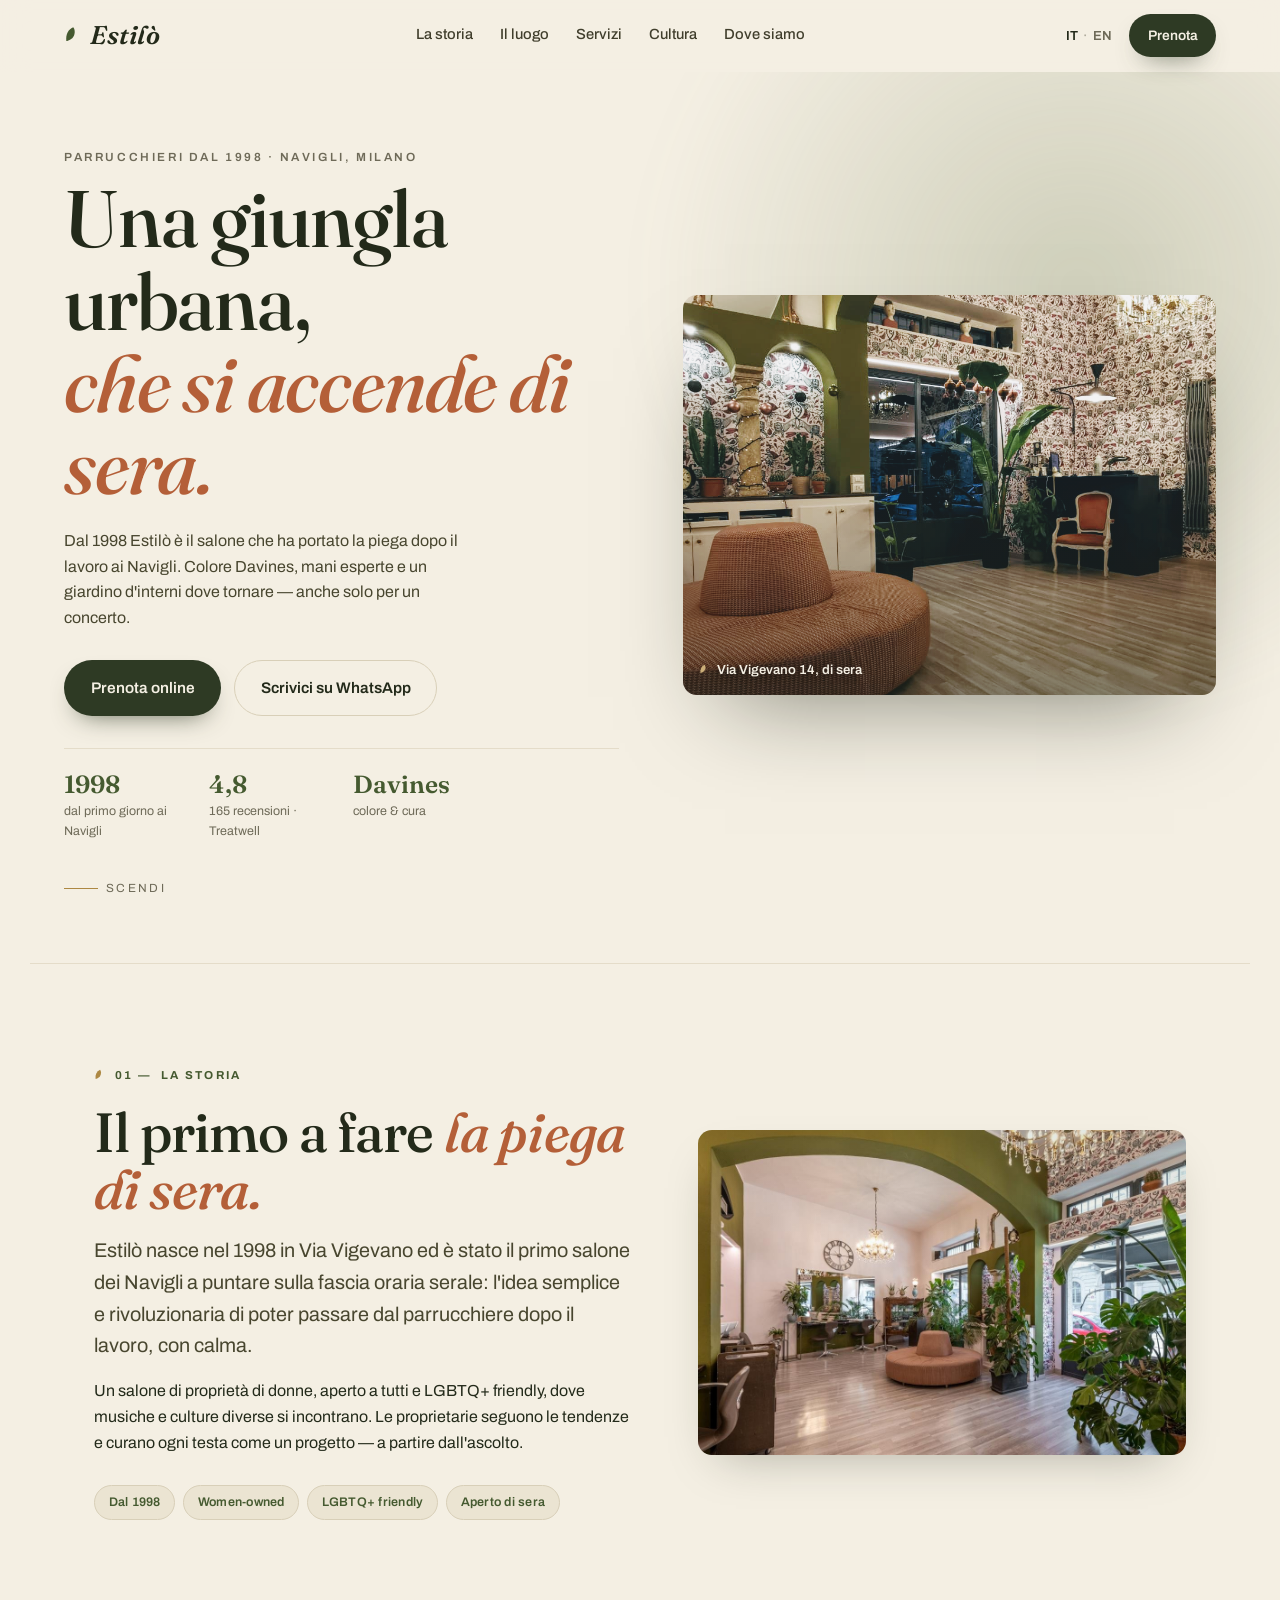
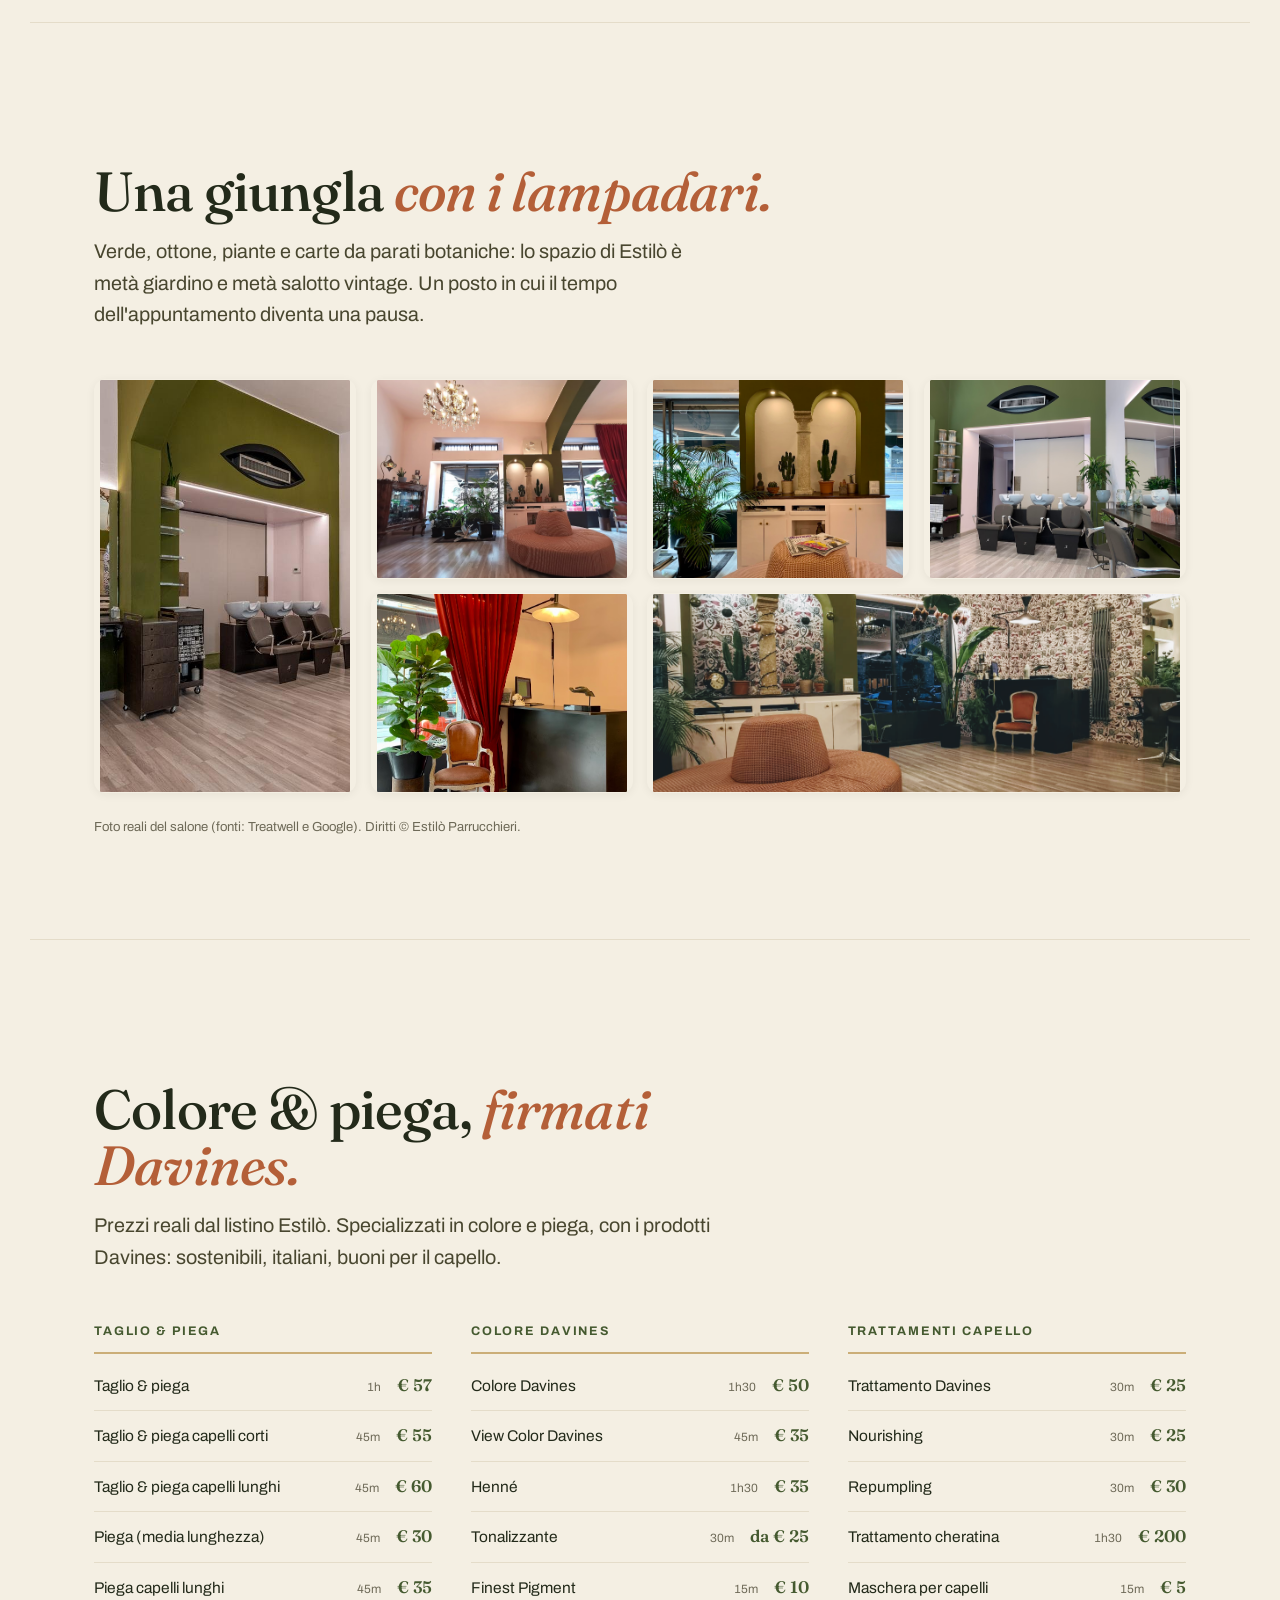
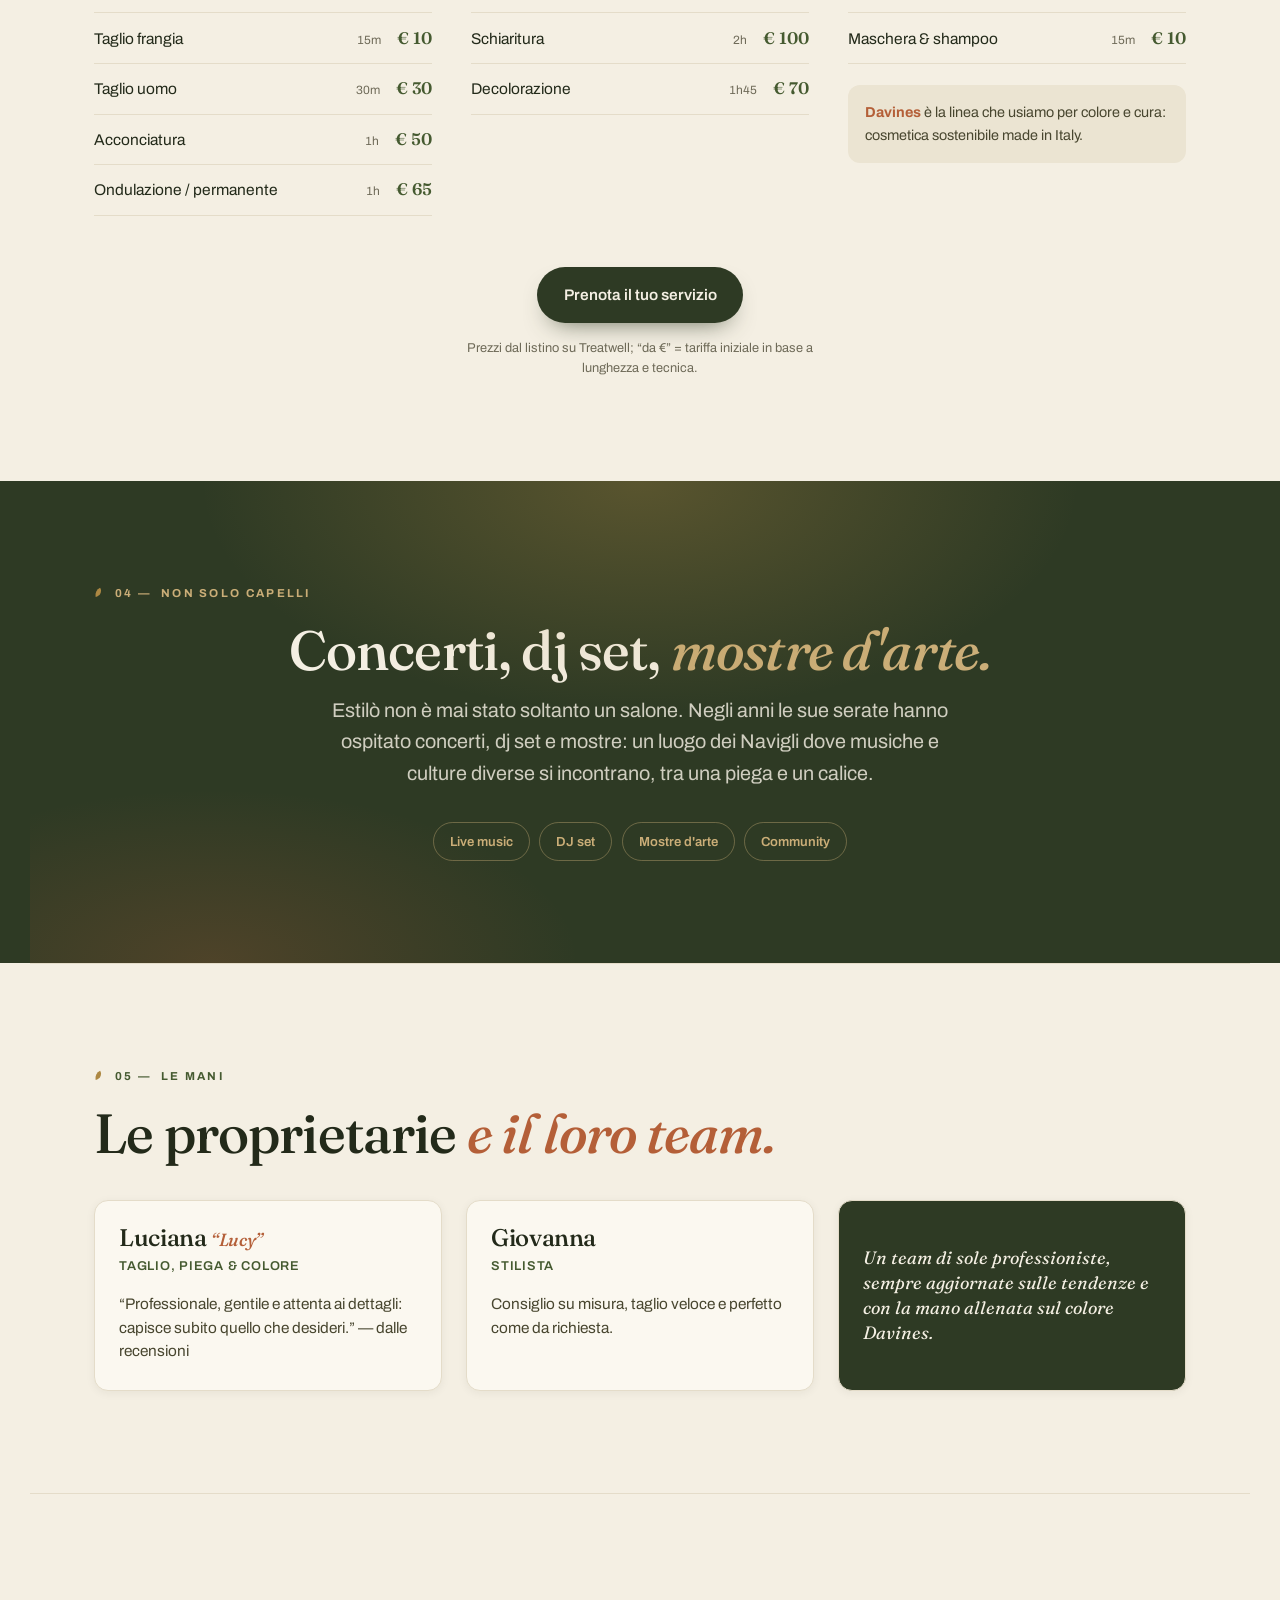
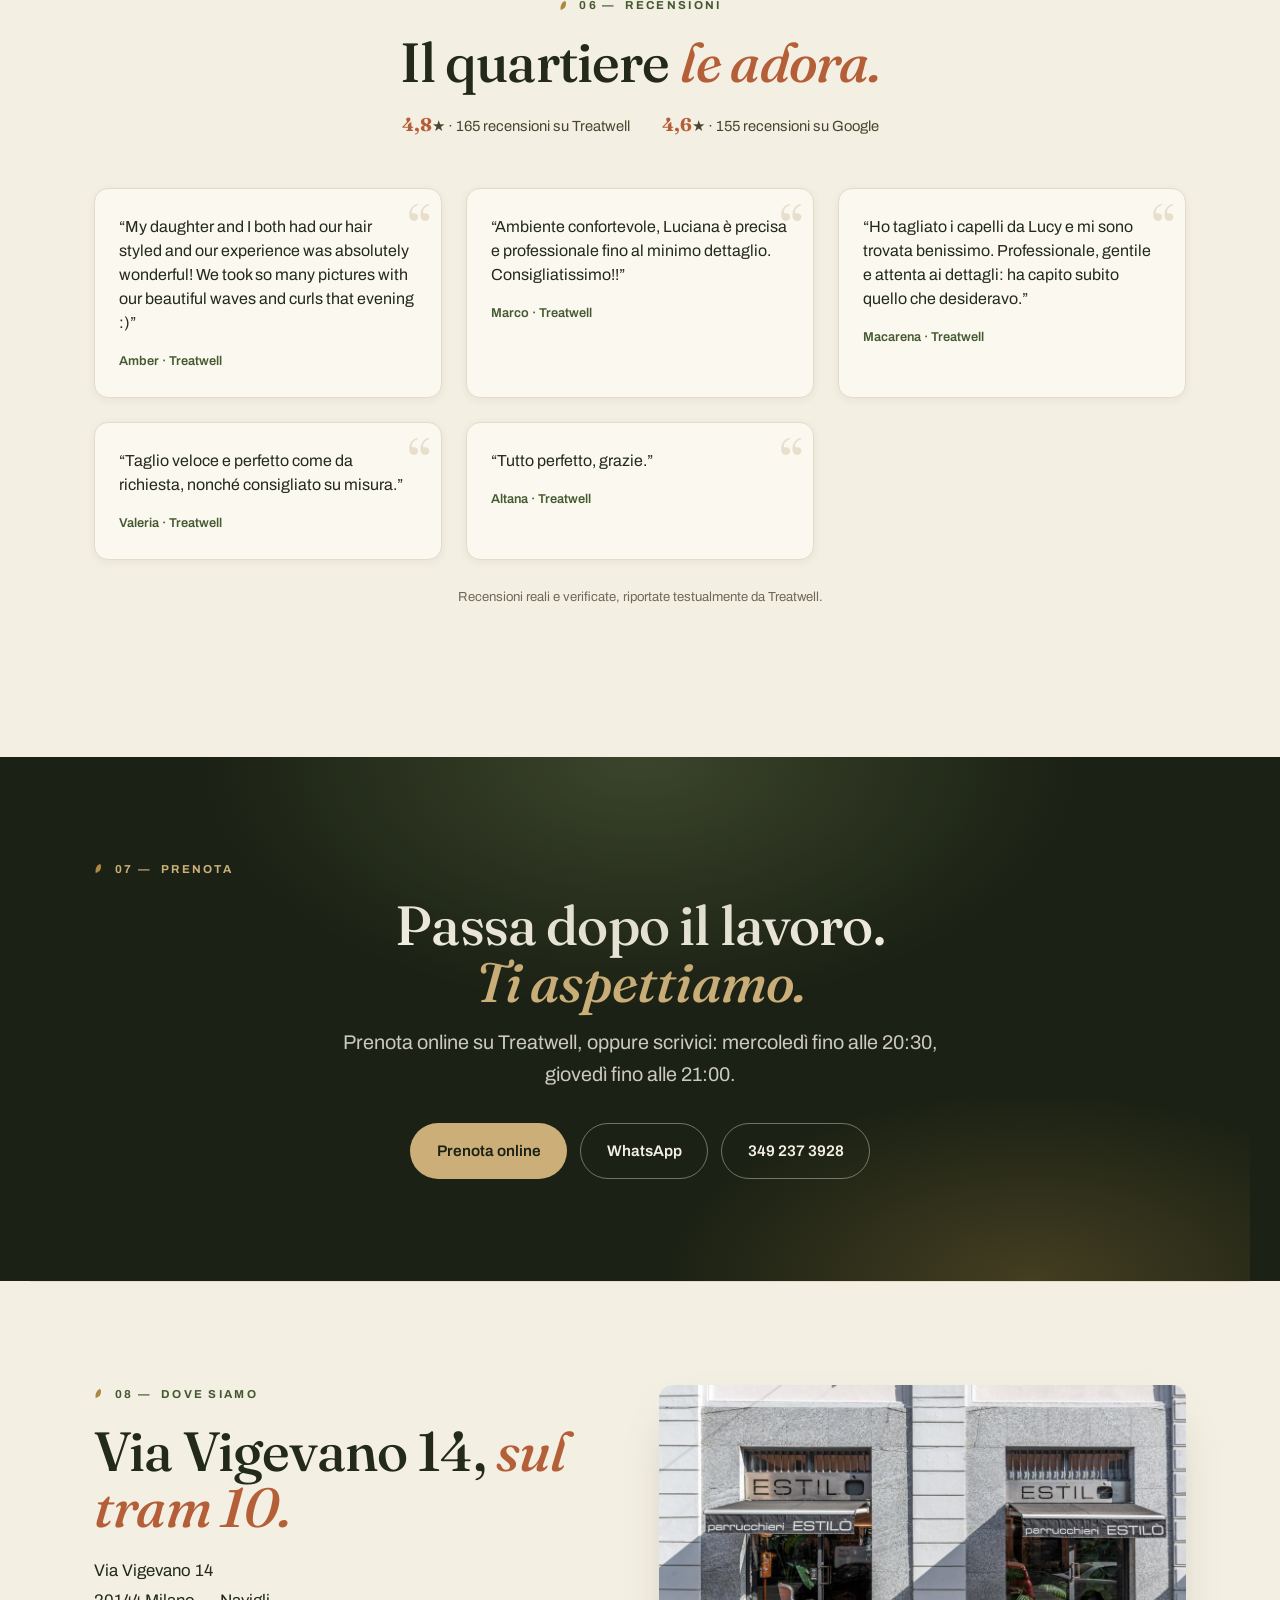
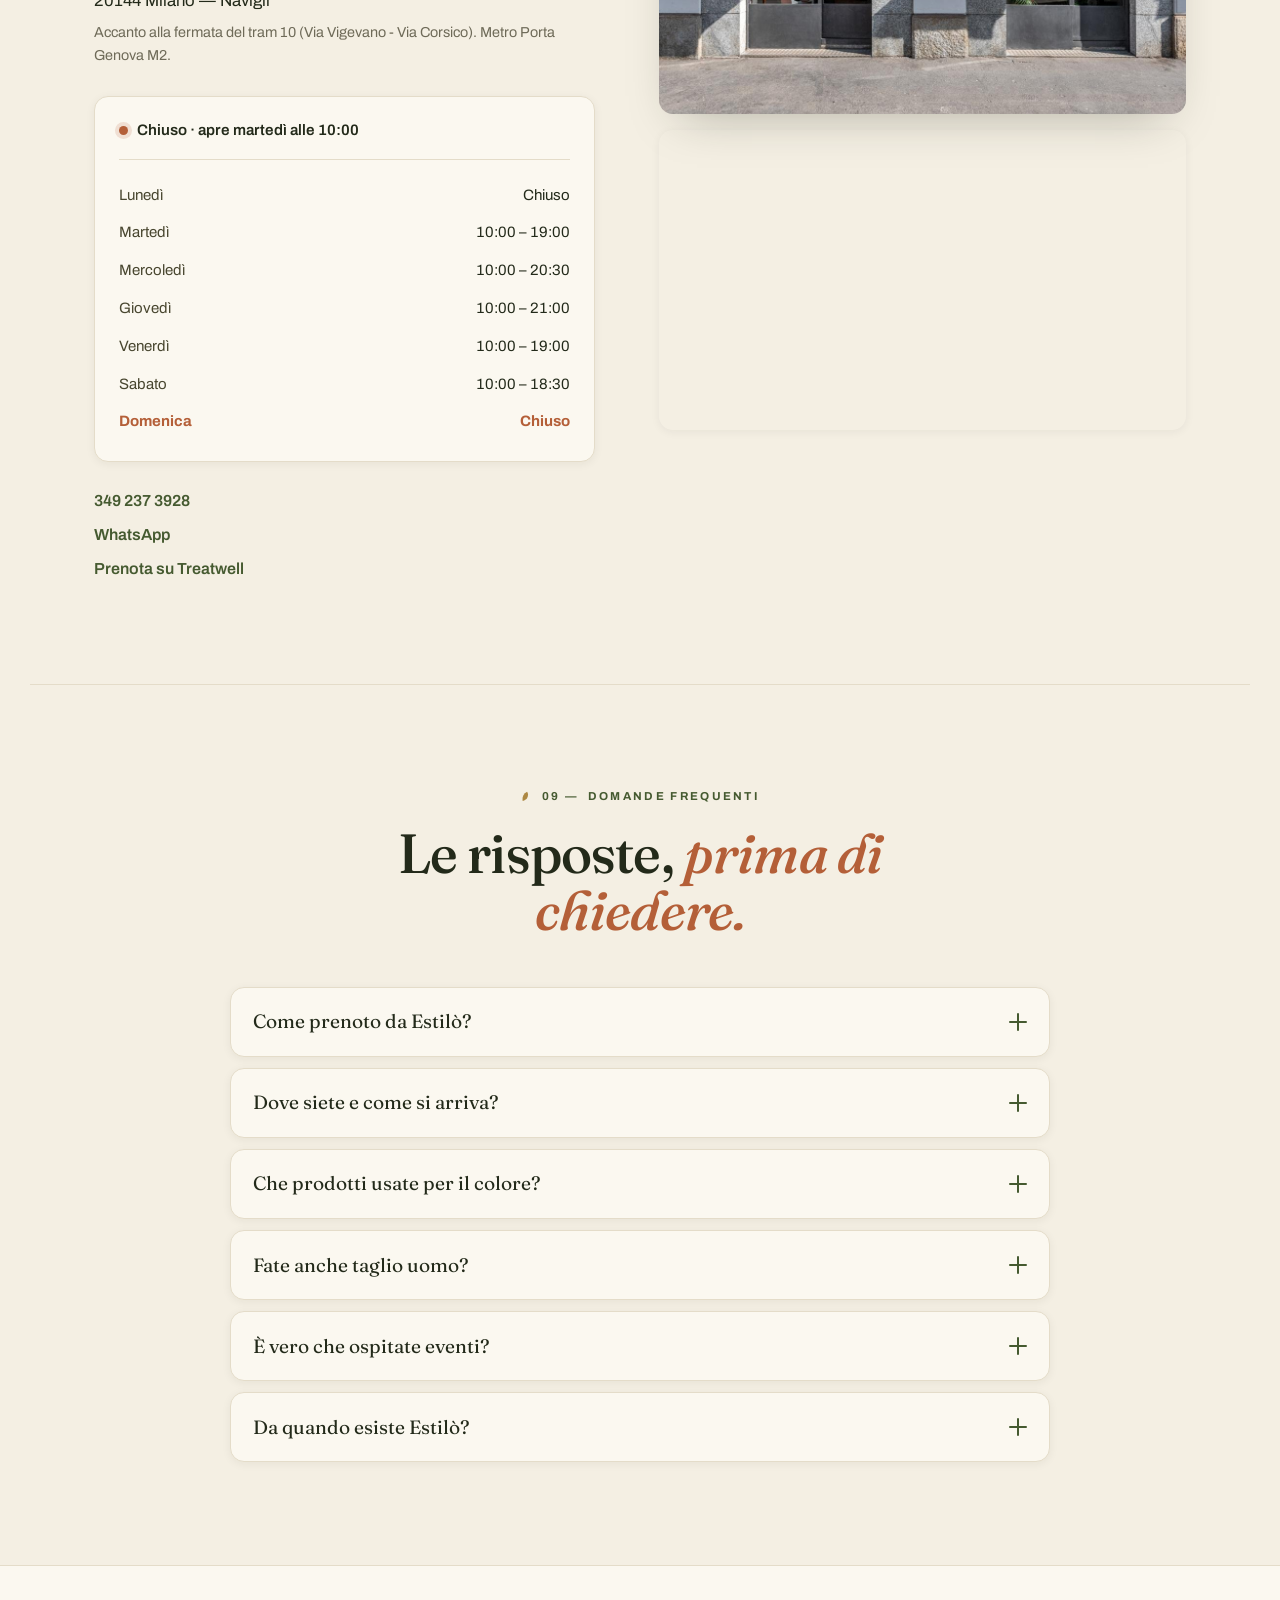
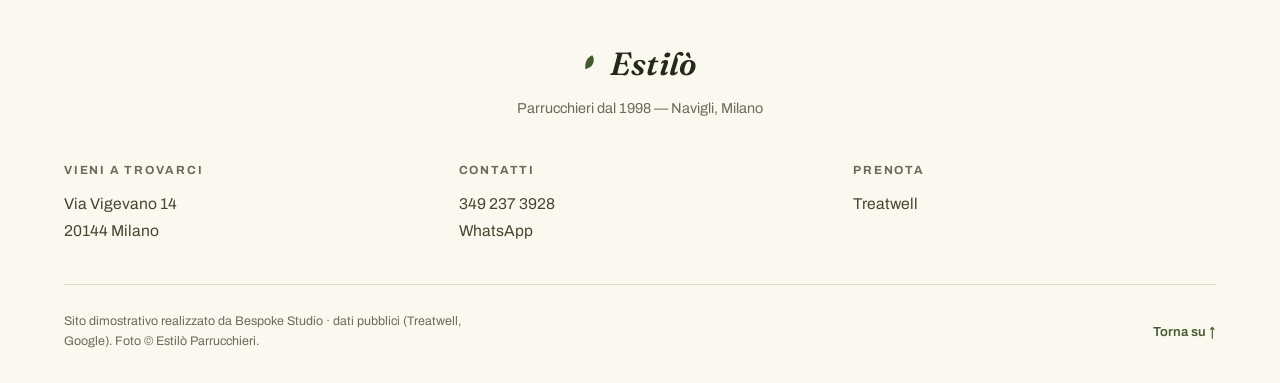
==== index.html @ 4bba45c3 "Estilò Parrucchieri — sito vetrina 'Una giungla che si accende di sera' Salone parrucchieri dei Navi" ====
<!DOCTYPE html>
<html lang="it" class="no-js">
<head>
<meta charset="utf-8">
<meta name="viewport" content="width=device-width, initial-scale=1">
<title>Estilò Parrucchieri — Colore Davines & piega ai Navigli, Milano dal 1998</title>
<meta name="description" content="Estilò Parrucchieri Milano: dal 1998 il salone dei Navigli che ha inventato la piega serale. Colore e trattamenti Davines, taglio e piega, in una giungla d'interni in Via Vigevano 14. 4,8★ su 165 recensioni. Prenota online.">
<meta name="theme-color" content="#2E3A24">
<link rel="canonical" href="https://rotenzark.github.io/estilo-parrucchieri/">

<meta property="og:type" content="business.business">
<meta property="og:site_name" content="Estilò Parrucchieri Milano">
<meta property="og:title" content="Estilò Parrucchieri — dal 1998, ai Navigli">
<meta property="og:description" content="Il salone dei Navigli che ha inventato la piega serale. Colore Davines, taglio e piega, in una giungla d'interni. Prenota online.">
<meta property="og:locale" content="it_IT">
<meta property="og:url" content="https://rotenzark.github.io/estilo-parrucchieri/">
<meta property="og:image" content="https://rotenzark.github.io/estilo-parrucchieri/img/og-image.jpg">
<meta property="og:image:width" content="1200">
<meta property="og:image:height" content="630">
<meta name="twitter:card" content="summary_large_image">
<meta name="twitter:title" content="Estilò Parrucchieri — dal 1998, ai Navigli">
<meta name="twitter:description" content="Il salone dei Navigli che ha inventato la piega serale. Colore Davines, taglio e piega, in una giungla d'interni.">
<meta name="twitter:image" content="https://rotenzark.github.io/estilo-parrucchieri/img/og-image.jpg">

<link rel="icon" href="favicon.svg" type="image/svg+xml">
<link rel="icon" href="favicon-32.png" sizes="32x32" type="image/png">
<link rel="apple-touch-icon" href="apple-touch-icon.png">

<link rel="preconnect" href="https://fonts.googleapis.com">
<link rel="preconnect" href="https://fonts.gstatic.com" crossorigin>
<link href="https://fonts.googleapis.com/css2?family=Fraunces:ital,opsz,wght@0,9..144,400..700;1,9..144,400..600&family=Archivo:wght@400;500;600;700&display=swap" rel="stylesheet">

<link rel="stylesheet" href="css/styles.css?v=1">
<script>document.documentElement.className = document.documentElement.className.replace('no-js','js');</script>

<script type="application/ld+json">
{
  "@context": "https://schema.org",
  "@type": "HairSalon",
  "name": "Estilò Parrucchieri Milano",
  "image": "https://rotenzark.github.io/estilo-parrucchieri/img/og-image.jpg",
  "url": "https://rotenzark.github.io/estilo-parrucchieri/",
  "telephone": "+39 349 237 3928",
  "priceRange": "€€",
  "foundingDate": "1998",
  "address": {
    "@type": "PostalAddress",
    "streetAddress": "Via Vigevano 14",
    "addressLocality": "Milano",
    "postalCode": "20144",
    "addressCountry": "IT"
  },
  "geo": { "@type": "GeoCoordinates", "latitude": 45.4530691, "longitude": 9.1735169 },
  "areaServed": "Navigli, Milano",
  "sameAs": ["https://www.treatwell.it/salone/estilo-parrucchieri-milano/"],
  "aggregateRating": { "@type": "AggregateRating", "ratingValue": "4.8", "reviewCount": "165", "bestRating": "5" },
  "openingHoursSpecification": [
    { "@type": "OpeningHoursSpecification", "dayOfWeek": "Tuesday", "opens": "10:00", "closes": "19:00" },
    { "@type": "OpeningHoursSpecification", "dayOfWeek": "Wednesday", "opens": "10:00", "closes": "20:30" },
    { "@type": "OpeningHoursSpecification", "dayOfWeek": "Thursday", "opens": "10:00", "closes": "21:00" },
    { "@type": "OpeningHoursSpecification", "dayOfWeek": "Friday", "opens": "10:00", "closes": "19:00" },
    { "@type": "OpeningHoursSpecification", "dayOfWeek": "Saturday", "opens": "10:00", "closes": "18:30" }
  ]
}
</script>
<script type="application/ld+json">
{
  "@context": "https://schema.org",
  "@type": "FAQPage",
  "mainEntity": [
    { "@type": "Question", "name": "Come prenoto da Estilò?", "acceptedAnswer": { "@type": "Answer", "text": "Puoi prenotare online su Treatwell, scriverci su WhatsApp al 349 237 3928 o chiamarci negli orari di apertura. Siamo aperti anche di sera: mercoledì fino alle 20:30 e giovedì fino alle 21:00." } },
    { "@type": "Question", "name": "Dove siete e come si arriva?", "acceptedAnswer": { "@type": "Answer", "text": "Siamo in Via Vigevano 14, ai Navigli (20144 Milano), proprio accanto alla fermata del tram 10 di Via Vigevano - Via Corsico. Metro Porta Genova (M2) a pochi minuti." } },
    { "@type": "Question", "name": "Che prodotti usate per il colore?", "acceptedAnswer": { "@type": "Answer", "text": "Lavoriamo con Davines: colore, tonalizzanti e trattamenti della linea. Siamo specializzati in colore e piega." } },
    { "@type": "Question", "name": "Fate anche taglio uomo?", "acceptedAnswer": { "@type": "Answer", "text": "Sì. Il taglio uomo è €30. Estilò è un salone per tutti, women-owned e LGBTQ+ friendly." } },
    { "@type": "Question", "name": "È vero che ospitate eventi?", "acceptedAnswer": { "@type": "Answer", "text": "Sì: negli anni Estilò ha ospitato concerti, dj set e mostre d'arte. È un salone dove musiche e culture diverse si incontrano." } },
    { "@type": "Question", "name": "Da quando esiste Estilò?", "acceptedAnswer": { "@type": "Answer", "text": "Dal 1998. Siamo stati il primo salone dei Navigli a puntare sulla fascia oraria serale." } }
  ]
}
</script>
</head>
<body>

<!-- ░░ INTRO ░░ -->
<div id="intro" aria-hidden="true">
  <div class="intro__glow"></div>
  <div class="intro__mark">
    <span class="leaf" aria-hidden="true">
      <svg viewBox="0 0 32 32" fill="none"><path d="M16 2C7 6 3 14 4 26c0 0 8-1 12-7s3-14 0-17Z" fill="currentColor"/><path d="M16 4c-1 8-3 14-10 20" stroke="#1C2216" stroke-width="1.2" fill="none" opacity=".5"/></svg>
    </span>
    <span class="intro__word">Estilò</span>
    <span class="intro__tag">dal 1998 · Navigli</span>
  </div>
</div>

<!-- ░░ HEADER ░░ -->
<header class="site-head" id="top">
  <a class="brand" href="#top" aria-label="Estilò Parrucchieri — home">
    <span class="brand__leaf" aria-hidden="true"><svg viewBox="0 0 32 32" fill="none"><path d="M16 2C7 6 3 14 4 26c0 0 8-1 12-7s3-14 0-17Z" fill="currentColor"/></svg></span>
    <span class="brand__word">Estilò</span>
  </a>
  <nav class="nav" aria-label="Navigazione principale">
    <a href="#storia" data-i18n="nav.story">La storia</a>
    <a href="#luogo" data-i18n="nav.place">Il luogo</a>
    <a href="#servizi" data-i18n="nav.services">Servizi</a>
    <a href="#cultura" data-i18n="nav.culture">Cultura</a>
    <a href="#dove" data-i18n="nav.where">Dove siamo</a>
  </nav>
  <div class="head-actions">
    <button class="lang" id="lang" type="button" aria-label="Cambia lingua / Switch language">
      <span class="lang__it is-on">IT</span><span class="lang__sep">·</span><span class="lang__en">EN</span>
    </button>
    <a class="btn btn--solid btn--sm" href="https://www.treatwell.it/salone/estilo-parrucchieri-milano/" target="_blank" rel="noopener" data-i18n="cta.book">Prenota</a>
    <button class="burger" id="burger" type="button" aria-label="Apri menu" aria-expanded="false" aria-controls="mobile-nav"><span></span><span></span></button>
  </div>
</header>

<div class="mobile-nav" id="mobile-nav" hidden>
  <a href="#storia" data-i18n="nav.story">La storia</a>
  <a href="#luogo" data-i18n="nav.place">Il luogo</a>
  <a href="#servizi" data-i18n="nav.services">Servizi</a>
  <a href="#cultura" data-i18n="nav.culture">Cultura</a>
  <a href="#recensioni" data-i18n="nav.reviews">Recensioni</a>
  <a href="#dove" data-i18n="nav.where">Dove siamo</a>
  <a href="#faq" data-i18n="nav.faq">Domande frequenti</a>
  <a class="btn btn--solid" href="https://www.treatwell.it/salone/estilo-parrucchieri-milano/" target="_blank" rel="noopener" data-i18n="cta.book">Prenota online</a>
</div>

<main>
  <!-- ░░ HERO ░░ -->
  <section class="hero" id="hero">
    <div class="hero__inner">
      <div class="hero__copy">
        <p class="eyebrow reveal"><span data-i18n="hero.eyebrow">Parrucchieri dal 1998 · Navigli, Milano</span></p>
        <h1 class="hero__title reveal">
          <span data-i18n="hero.t1">Una giungla urbana,</span><br>
          <em data-i18n="hero.t2">che si accende di sera.</em>
        </h1>
        <p class="hero__lead reveal" data-i18n="hero.lead">Dal 1998 Estilò è il salone che ha portato la piega dopo il lavoro ai Navigli. Colore Davines, mani esperte e un giardino d'interni dove tornare — anche solo per un concerto.</p>
        <div class="hero__cta reveal">
          <a class="btn btn--solid" href="https://www.treatwell.it/salone/estilo-parrucchieri-milano/" target="_blank" rel="noopener" data-i18n="cta.bookOnline">Prenota online</a>
          <a class="btn btn--ghost" href="https://wa.me/393492373928?text=Ciao%20Estil%C3%B2%2C%20vorrei%20un%20appuntamento" target="_blank" rel="noopener" data-i18n="cta.whatsapp">Scrivici su WhatsApp</a>
        </div>
        <ul class="hero__meta reveal">
          <li><strong>1998</strong><span data-i18n="hero.m1">dal primo giorno ai Navigli</span></li>
          <li><strong>4,8</strong><span data-i18n="hero.m2">165 recensioni · Treatwell</span></li>
          <li><strong>Davines</strong><span data-i18n="hero.m3">colore &amp; cura</span></li>
        </ul>
      </div>
      <figure class="hero__figure reveal">
        <img src="img/salon/sala-sera.jpg" width="1200" height="676" alt="La sala di Estilò illuminata di sera: parete verde, lampadari, piante e il salottino in velluto" fetchpriority="high">
        <figcaption class="hero__tag" aria-hidden="true"><span class="leaf leaf--xs"><svg viewBox="0 0 32 32" fill="none"><path d="M16 2C7 6 3 14 4 26c0 0 8-1 12-7s3-14 0-17Z" fill="currentColor"/></svg></span> <span data-i18n="hero.cap">Via Vigevano 14, di sera</span></figcaption>
      </figure>
    </div>
    <a class="hero__scroll" href="#storia" aria-hidden="true"><span data-i18n="hero.scroll">Scendi</span></a>
  </section>

  <!-- ░░ STORIA ░░ -->
  <section class="story" id="storia">
    <div class="story__grid">
      <div class="story__text">
        <p class="section-index reveal"><span class="idx-leaf"><svg viewBox="0 0 32 32" fill="none"><path d="M16 2C7 6 3 14 4 26c0 0 8-1 12-7s3-14 0-17Z" fill="currentColor"/></svg></span> 01 — <span data-i18n="story.kicker">La storia</span></p>
        <h2 class="reveal"><span data-i18n="story.t1">Il primo a fare</span> <em data-i18n="story.t2">la piega di sera.</em></h2>
        <p class="reveal lead" data-i18n="story.p1">Estilò nasce nel 1998 in Via Vigevano ed è stato il primo salone dei Navigli a puntare sulla fascia oraria serale: l'idea semplice e rivoluzionaria di poter passare dal parrucchiere dopo il lavoro, con calma.</p>
        <p class="reveal" data-i18n="story.p2">Un salone di proprietà di donne, aperto a tutti e LGBTQ+ friendly, dove musiche e culture diverse si incontrano. Le proprietarie seguono le tendenze e curano ogni testa come un progetto — a partire dall'ascolto.</p>
        <ul class="badges reveal">
          <li data-i18n="story.b1">Dal 1998</li>
          <li data-i18n="story.b2">Women-owned</li>
          <li data-i18n="story.b3">LGBTQ+ friendly</li>
          <li data-i18n="story.b4">Aperto di sera</li>
        </ul>
      </div>
      <figure class="story__figure reveal">
        <img src="img/gallery/g2.jpg" width="1080" height="720" alt="Interno di Estilò: arco verde, salottino terracotta e monstera" loading="lazy">
      </figure>
    </div>
  </section>

  <!-- ░░ IL LUOGO / GALLERY ░░ -->
  <section class="place" id="luogo">
    <div class="place__head">
      <p class="section-index reveal"><span class="idx-leaf"><svg viewBox="0 0 32 32" fill="none"><path d="M16 2C7 6 3 14 4 26c0 0 8-1 12-7s3-14 0-17Z" fill="currentColor"/></svg></span> 02 — <span data-i18n="place.kicker">Il luogo</span></p>
      <h2 class="reveal"><span data-i18n="place.t1">Una giungla</span> <em data-i18n="place.t2">con i lampadari.</em></h2>
      <p class="reveal lead" data-i18n="place.lead">Verde, ottone, piante e carte da parati botaniche: lo spazio di Estilò è metà giardino e metà salotto vintage. Un posto in cui il tempo dell'appuntamento diventa una pausa.</p>
    </div>
    <div class="gallery" id="gallery">
      <button class="ph ph--tall reveal" type="button" data-full="img/gallery/g1.jpg" aria-label="Ingrandisci foto"><img src="img/gallery/g1.jpg" width="1080" height="720" alt="Sala con parete verde, lampadario e postazioni" loading="lazy"></button>
      <button class="ph reveal" type="button" data-full="img/gallery/g3.jpg" aria-label="Ingrandisci foto"><img src="img/gallery/g3.jpg" width="1200" height="900" alt="Lampadario di cristallo, salottino terracotta e vetrina vintage" loading="lazy"></button>
      <button class="ph reveal" type="button" data-full="img/gallery/g5.jpg" aria-label="Ingrandisci foto"><img src="img/gallery/g5.jpg" width="1200" height="900" alt="Nicchie ad arco verdi con colonna e cactus" loading="lazy"></button>
      <button class="ph reveal" type="button" data-full="img/gallery/g6.jpg" aria-label="Ingrandisci foto"><img src="img/gallery/g6.jpg" width="1200" height="900" alt="Area shampoo con parete verde e piante" loading="lazy"></button>
      <button class="ph reveal" type="button" data-full="img/gallery/g4.jpg" aria-label="Ingrandisci foto"><img src="img/gallery/g4.jpg" width="900" height="1200" alt="Dettaglio: tenda in velluto, poltrona vintage e ficus" loading="lazy"></button>
      <button class="ph ph--wide reveal" type="button" data-full="img/salon/sala-sera.jpg" aria-label="Ingrandisci foto"><img src="img/salon/sala-sera.jpg" width="1200" height="676" alt="La sala illuminata di sera" loading="lazy"></button>
    </div>
    <p class="place__note reveal" data-i18n="place.note">Foto reali del salone (fonti: Treatwell e Google). Diritti © Estilò Parrucchieri.</p>
  </section>

  <!-- ░░ SERVIZI / LISTINO ░░ -->
  <section class="services" id="servizi">
    <div class="services__head">
      <p class="section-index reveal"><span class="idx-leaf"><svg viewBox="0 0 32 32" fill="none"><path d="M16 2C7 6 3 14 4 26c0 0 8-1 12-7s3-14 0-17Z" fill="currentColor"/></svg></span> 03 — <span data-i18n="svc.kicker">Servizi &amp; listino</span></p>
      <h2 class="reveal"><span data-i18n="svc.t1">Colore &amp; piega,</span> <em data-i18n="svc.t2">firmati Davines.</em></h2>
      <p class="reveal lead" data-i18n="svc.lead">Prezzi reali dal listino Estilò. Specializzati in colore e piega, con i prodotti Davines: sostenibili, italiani, buoni per il capello.</p>
    </div>
    <div class="menu">
      <div class="menu__col reveal">
        <h3 class="menu__cat"><span data-i18n="svc.cat1">Taglio &amp; piega</span></h3>
        <ul class="price-list">
          <li><span class="pl__name" data-i18n="svc.i1">Taglio &amp; piega</span><span class="pl__dur">1h</span><span class="pl__price">€ 57</span></li>
          <li><span class="pl__name" data-i18n="svc.i2">Taglio &amp; piega capelli corti</span><span class="pl__dur">45m</span><span class="pl__price">€ 55</span></li>
          <li><span class="pl__name" data-i18n="svc.i3">Taglio &amp; piega capelli lunghi</span><span class="pl__dur">45m</span><span class="pl__price">€ 60</span></li>
          <li><span class="pl__name" data-i18n="svc.i4">Piega (media lunghezza)</span><span class="pl__dur">45m</span><span class="pl__price">€ 30</span></li>
          <li><span class="pl__name" data-i18n="svc.i5">Piega capelli lunghi</span><span class="pl__dur">45m</span><span class="pl__price">€ 35</span></li>
          <li><span class="pl__name" data-i18n="svc.i6">Taglio frangia</span><span class="pl__dur">15m</span><span class="pl__price">€ 10</span></li>
          <li><span class="pl__name" data-i18n="svc.i7">Taglio uomo</span><span class="pl__dur">30m</span><span class="pl__price">€ 30</span></li>
          <li><span class="pl__name" data-i18n="svc.i8">Acconciatura</span><span class="pl__dur">1h</span><span class="pl__price">€ 50</span></li>
          <li><span class="pl__name" data-i18n="svc.i9">Ondulazione / permanente</span><span class="pl__dur">1h</span><span class="pl__price">€ 65</span></li>
        </ul>
      </div>
      <div class="menu__col reveal">
        <h3 class="menu__cat"><span data-i18n="svc.cat2">Colore Davines</span></h3>
        <ul class="price-list">
          <li><span class="pl__name" data-i18n="svc.c1">Colore Davines</span><span class="pl__dur">1h30</span><span class="pl__price">€ 50</span></li>
          <li><span class="pl__name" data-i18n="svc.c2">View Color Davines</span><span class="pl__dur">45m</span><span class="pl__price">€ 35</span></li>
          <li><span class="pl__name" data-i18n="svc.c3">Henné</span><span class="pl__dur">1h30</span><span class="pl__price">€ 35</span></li>
          <li><span class="pl__name" data-i18n="svc.c4">Tonalizzante</span><span class="pl__dur">30m</span><span class="pl__price" data-i18n="svc.from1">da € 25</span></li>
          <li><span class="pl__name" data-i18n="svc.c5">Finest Pigment</span><span class="pl__dur">15m</span><span class="pl__price">€ 10</span></li>
          <li><span class="pl__name" data-i18n="svc.c6">Schiaritura</span><span class="pl__dur">2h</span><span class="pl__price">€ 100</span></li>
          <li><span class="pl__name" data-i18n="svc.c7">Decolorazione</span><span class="pl__dur">1h45</span><span class="pl__price">€ 70</span></li>
        </ul>
      </div>
      <div class="menu__col reveal">
        <h3 class="menu__cat"><span data-i18n="svc.cat3">Trattamenti capello</span></h3>
        <ul class="price-list">
          <li><span class="pl__name" data-i18n="svc.t1a">Trattamento Davines</span><span class="pl__dur">30m</span><span class="pl__price">€ 25</span></li>
          <li><span class="pl__name" data-i18n="svc.t1b">Nourishing</span><span class="pl__dur">30m</span><span class="pl__price">€ 25</span></li>
          <li><span class="pl__name" data-i18n="svc.t1c">Repumpling</span><span class="pl__dur">30m</span><span class="pl__price">€ 30</span></li>
          <li><span class="pl__name" data-i18n="svc.t1d">Trattamento cheratina</span><span class="pl__dur">1h30</span><span class="pl__price">€ 200</span></li>
          <li><span class="pl__name" data-i18n="svc.t1e">Maschera per capelli</span><span class="pl__dur">15m</span><span class="pl__price">€ 5</span></li>
          <li><span class="pl__name" data-i18n="svc.t1f">Maschera &amp; shampoo</span><span class="pl__dur">15m</span><span class="pl__price">€ 10</span></li>
        </ul>
        <div class="menu__note reveal">
          <p data-i18n="svc.note"><strong>Davines</strong> è la linea che usiamo per colore e cura: cosmetica sostenibile made in Italy.</p>
        </div>
      </div>
    </div>
    <div class="services__cta reveal">
      <a class="btn btn--solid" href="https://www.treatwell.it/salone/estilo-parrucchieri-milano/" target="_blank" rel="noopener" data-i18n="svc.book">Prenota il tuo servizio</a>
      <p class="fine" data-i18n="svc.fine">Prezzi dal listino su Treatwell; “da €” = tariffa iniziale in base a lunghezza e tecnica.</p>
    </div>
  </section>

  <!-- ░░ CULTURA / EVENTI ░░ -->
  <section class="culture" id="cultura">
    <div class="culture__inner">
      <div class="culture__glow" aria-hidden="true"></div>
      <p class="section-index on-dark reveal"><span class="idx-leaf"><svg viewBox="0 0 32 32" fill="none"><path d="M16 2C7 6 3 14 4 26c0 0 8-1 12-7s3-14 0-17Z" fill="currentColor"/></svg></span> 04 — <span data-i18n="cult.kicker">Non solo capelli</span></p>
      <h2 class="reveal"><span data-i18n="cult.t1">Concerti, dj set,</span> <em data-i18n="cult.t2">mostre d'arte.</em></h2>
      <p class="reveal lead" data-i18n="cult.p1">Estilò non è mai stato soltanto un salone. Negli anni le sue serate hanno ospitato concerti, dj set e mostre: un luogo dei Navigli dove musiche e culture diverse si incontrano, tra una piega e un calice.</p>
      <div class="culture__tags reveal">
        <span data-i18n="cult.g1">Live music</span><span data-i18n="cult.g2">DJ set</span><span data-i18n="cult.g3">Mostre d'arte</span><span data-i18n="cult.g4">Community</span>
      </div>
    </div>
  </section>

  <!-- ░░ TEAM ░░ -->
  <section class="team" id="team">
    <div class="team__head">
      <p class="section-index reveal"><span class="idx-leaf"><svg viewBox="0 0 32 32" fill="none"><path d="M16 2C7 6 3 14 4 26c0 0 8-1 12-7s3-14 0-17Z" fill="currentColor"/></svg></span> 05 — <span data-i18n="team.kicker">Le mani</span></p>
      <h2 class="reveal"><span data-i18n="team.t1">Le proprietarie</span> <em data-i18n="team.t2">e il loro team.</em></h2>
    </div>
    <div class="team__grid">
      <article class="member reveal">
        <h3>Luciana <span data-i18n="team.n1sub">“Lucy”</span></h3>
        <p class="member__role" data-i18n="team.r1">Taglio, piega &amp; colore</p>
        <p class="member__q" data-i18n="team.q1">“Professionale, gentile e attenta ai dettagli: capisce subito quello che desideri.” — dalle recensioni</p>
      </article>
      <article class="member reveal">
        <h3>Giovanna</h3>
        <p class="member__role" data-i18n="team.r2">Stilista</p>
        <p class="member__q" data-i18n="team.q2">Consiglio su misura, taglio veloce e perfetto come da richiesta.</p>
      </article>
      <article class="member member--note reveal">
        <p data-i18n="team.note">Un team di sole professioniste, sempre aggiornate sulle tendenze e con la mano allenata sul colore Davines.</p>
      </article>
    </div>
  </section>

  <!-- ░░ RECENSIONI ░░ -->
  <section class="reviews" id="recensioni">
    <div class="reviews__head">
      <p class="section-index reveal"><span class="idx-leaf"><svg viewBox="0 0 32 32" fill="none"><path d="M16 2C7 6 3 14 4 26c0 0 8-1 12-7s3-14 0-17Z" fill="currentColor"/></svg></span> 06 — <span data-i18n="rev.kicker">Recensioni</span></p>
      <h2 class="reveal"><span data-i18n="rev.t1">Il quartiere</span> <em data-i18n="rev.t2">le adora.</em></h2>
      <div class="reviews__score reveal">
        <span class="score"><strong>4,8</strong>★ · <span data-i18n="rev.tw">165 recensioni su Treatwell</span></span>
        <span class="score"><strong>4,6</strong>★ · <span data-i18n="rev.gg">155 recensioni su Google</span></span>
      </div>
    </div>
    <div class="reviews__grid">
      <blockquote class="rev reveal"><p data-i18n="rev.1">“My daughter and I both had our hair styled and our experience was absolutely wonderful! We took so many pictures with our beautiful waves and curls that evening :)”</p><cite>Amber · <span data-i18n="src.tw">Treatwell</span></cite></blockquote>
      <blockquote class="rev reveal"><p data-i18n="rev.2">“Ambiente confortevole, Luciana è precisa e professionale fino al minimo dettaglio. Consigliatissimo!!”</p><cite>Marco · <span data-i18n="src.tw">Treatwell</span></cite></blockquote>
      <blockquote class="rev reveal"><p data-i18n="rev.3">“Ho tagliato i capelli da Lucy e mi sono trovata benissimo. Professionale, gentile e attenta ai dettagli: ha capito subito quello che desideravo.”</p><cite>Macarena · <span data-i18n="src.tw">Treatwell</span></cite></blockquote>
      <blockquote class="rev reveal"><p data-i18n="rev.4">“Taglio veloce e perfetto come da richiesta, nonché consigliato su misura.”</p><cite>Valeria · <span data-i18n="src.tw">Treatwell</span></cite></blockquote>
      <blockquote class="rev reveal"><p data-i18n="rev.5">“Tutto perfetto, grazie.”</p><cite>Altana · <span data-i18n="src.tw">Treatwell</span></cite></blockquote>
    </div>
    <p class="reviews__note reveal" data-i18n="rev.note">Recensioni reali e verificate, riportate testualmente da Treatwell.</p>
  </section>

  <!-- ░░ PRENOTA ░░ -->
  <section class="book" id="prenota">
    <div class="book__inner">
      <div class="book__glow" aria-hidden="true"></div>
      <p class="section-index on-dark reveal"><span class="idx-leaf"><svg viewBox="0 0 32 32" fill="none"><path d="M16 2C7 6 3 14 4 26c0 0 8-1 12-7s3-14 0-17Z" fill="currentColor"/></svg></span> 07 — <span data-i18n="book.kicker">Prenota</span></p>
      <h2 class="reveal"><span data-i18n="book.t1">Passa dopo il lavoro.</span><br><em data-i18n="book.t2">Ti aspettiamo.</em></h2>
      <p class="reveal lead" data-i18n="book.lead">Prenota online su Treatwell, oppure scrivici: mercoledì fino alle 20:30, giovedì fino alle 21:00.</p>
      <div class="book__cta reveal">
        <a class="btn btn--light" href="https://www.treatwell.it/salone/estilo-parrucchieri-milano/" target="_blank" rel="noopener" data-i18n="cta.bookOnline">Prenota online</a>
        <a class="btn btn--outline-light" href="https://wa.me/393492373928?text=Ciao%20Estil%C3%B2%2C%20vorrei%20un%20appuntamento" target="_blank" rel="noopener" data-i18n="cta.whatsapp">WhatsApp</a>
        <a class="btn btn--outline-light" href="tel:+393492373928" data-i18n="cta.call">349 237 3928</a>
      </div>
    </div>
  </section>

  <!-- ░░ DOVE / ORARI ░░ -->
  <section class="where" id="dove">
    <div class="where__grid">
      <div class="where__info">
        <p class="section-index reveal"><span class="idx-leaf"><svg viewBox="0 0 32 32" fill="none"><path d="M16 2C7 6 3 14 4 26c0 0 8-1 12-7s3-14 0-17Z" fill="currentColor"/></svg></span> 08 — <span data-i18n="where.kicker">Dove siamo</span></p>
        <h2 class="reveal"><span data-i18n="where.t1">Via Vigevano 14,</span> <em data-i18n="where.t2">sul tram 10.</em></h2>
        <address class="where__addr reveal">
          <span class="addr__line">Via Vigevano 14</span>
          <span class="addr__line">20144 Milano — <span data-i18n="where.zone">Navigli</span></span>
          <span class="addr__line addr__hint" data-i18n="where.metro">Accanto alla fermata del tram 10 (Via Vigevano - Via Corsico). Metro Porta Genova M2.</span>
        </address>
        <div class="hours reveal" id="hours">
          <div class="hours__now" id="hours-now" aria-live="polite"><span class="dot"></span><span id="hours-status" data-i18n="where.checking">Controllo orari…</span></div>
          <table class="hours__table"><tbody>
            <tr data-day="1"><th data-i18n="day.mon">Lunedì</th><td data-i18n="where.closed">Chiuso</td></tr>
            <tr data-day="2"><th data-i18n="day.tue">Martedì</th><td>10:00 – 19:00</td></tr>
            <tr data-day="3"><th data-i18n="day.wed">Mercoledì</th><td>10:00 – 20:30</td></tr>
            <tr data-day="4"><th data-i18n="day.thu">Giovedì</th><td>10:00 – 21:00</td></tr>
            <tr data-day="5"><th data-i18n="day.fri">Venerdì</th><td>10:00 – 19:00</td></tr>
            <tr data-day="6"><th data-i18n="day.sat">Sabato</th><td>10:00 – 18:30</td></tr>
            <tr data-day="0"><th data-i18n="day.sun">Domenica</th><td data-i18n="where.closed">Chiuso</td></tr>
          </tbody></table>
        </div>
        <div class="where__contacts reveal">
          <a href="tel:+393492373928">349 237 3928</a>
          <a href="https://wa.me/393492373928" target="_blank" rel="noopener">WhatsApp</a>
          <a href="https://www.treatwell.it/salone/estilo-parrucchieri-milano/" target="_blank" rel="noopener">Prenota su Treatwell</a>
        </div>
      </div>
      <div class="where__map reveal">
        <figure class="where__facade">
          <img src="img/salon/facciata.jpg" width="1080" height="720" alt="La vetrina di Estilò Parrucchieri in Via Vigevano 14, Milano" loading="lazy">
        </figure>
        <iframe title="Mappa — Estilò Parrucchieri, Via Vigevano 14, Milano" src="https://www.google.com/maps?q=Via%20Vigevano%2014,%2020144%20Milano&output=embed" loading="lazy" referrerpolicy="no-referrer-when-downgrade"></iframe>
      </div>
    </div>
  </section>

  <!-- ░░ FAQ ░░ -->
  <section class="faq" id="faq">
    <div class="faq__head">
      <p class="section-index reveal"><span class="idx-leaf"><svg viewBox="0 0 32 32" fill="none"><path d="M16 2C7 6 3 14 4 26c0 0 8-1 12-7s3-14 0-17Z" fill="currentColor"/></svg></span> 09 — <span data-i18n="faq.kicker">Domande frequenti</span></p>
      <h2 class="reveal"><span data-i18n="faq.t1">Le risposte,</span> <em data-i18n="faq.t2">prima di chiedere.</em></h2>
    </div>
    <div class="faq__list">
      <details class="faq__item reveal"><summary><span data-i18n="faq.q1">Come prenoto da Estilò?</span><span class="faq__mark" aria-hidden="true"></span></summary><div class="faq__a"><p data-i18n="faq.a1">Prenoti online su Treatwell, ci scrivi su WhatsApp al 349 237 3928 o ci chiami negli orari di apertura. Siamo aperti anche di sera: mercoledì fino alle 20:30 e giovedì fino alle 21:00.</p></div></details>
      <details class="faq__item reveal"><summary><span data-i18n="faq.q2">Dove siete e come si arriva?</span><span class="faq__mark" aria-hidden="true"></span></summary><div class="faq__a"><p data-i18n="faq.a2">Via Vigevano 14, ai Navigli, proprio accanto alla fermata del tram 10 (Via Vigevano - Via Corsico). Metro Porta Genova (M2) a pochi minuti.</p></div></details>
      <details class="faq__item reveal"><summary><span data-i18n="faq.q3">Che prodotti usate per il colore?</span><span class="faq__mark" aria-hidden="true"></span></summary><div class="faq__a"><p data-i18n="faq.a3">Lavoriamo con Davines: colore, tonalizzanti e trattamenti della linea. Siamo specializzati in colore e piega.</p></div></details>
      <details class="faq__item reveal"><summary><span data-i18n="faq.q4">Fate anche taglio uomo?</span><span class="faq__mark" aria-hidden="true"></span></summary><div class="faq__a"><p data-i18n="faq.a4">Sì, il taglio uomo è €30. Estilò è un salone per tutti: women-owned e LGBTQ+ friendly.</p></div></details>
      <details class="faq__item reveal"><summary><span data-i18n="faq.q5">È vero che ospitate eventi?</span><span class="faq__mark" aria-hidden="true"></span></summary><div class="faq__a"><p data-i18n="faq.a5">Sì: negli anni Estilò ha ospitato concerti, dj set e mostre d'arte. È un salone dove musiche e culture diverse si incontrano.</p></div></details>
      <details class="faq__item reveal"><summary><span data-i18n="faq.q6">Da quando esiste Estilò?</span><span class="faq__mark" aria-hidden="true"></span></summary><div class="faq__a"><p data-i18n="faq.a6">Dal 1998: siamo stati il primo salone dei Navigli a puntare sulla fascia oraria serale.</p></div></details>
    </div>
  </section>
</main>

<!-- ░░ FOOTER ░░ -->
<footer class="site-foot">
  <div class="foot__top">
    <a class="brand brand--foot" href="#top" aria-label="Estilò — torna su">
      <span class="brand__leaf" aria-hidden="true"><svg viewBox="0 0 32 32" fill="none"><path d="M16 2C7 6 3 14 4 26c0 0 8-1 12-7s3-14 0-17Z" fill="currentColor"/></svg></span>
      <span class="brand__word">Estilò</span>
    </a>
    <p class="foot__tag" data-i18n="foot.tag">Parrucchieri dal 1998 — Navigli, Milano</p>
  </div>
  <div class="foot__cols">
    <div class="foot__col"><h4 data-i18n="foot.visit">Vieni a trovarci</h4><p>Via Vigevano 14<br>20144 Milano</p></div>
    <div class="foot__col"><h4 data-i18n="foot.contact">Contatti</h4><p><a href="tel:+393492373928">349 237 3928</a><br><a href="https://wa.me/393492373928" target="_blank" rel="noopener">WhatsApp</a></p></div>
    <div class="foot__col"><h4 data-i18n="foot.book">Prenota</h4><p><a href="https://www.treatwell.it/salone/estilo-parrucchieri-milano/" target="_blank" rel="noopener">Treatwell</a></p></div>
  </div>
  <div class="foot__base">
    <p data-i18n="foot.demo">Sito dimostrativo realizzato da Bespoke Studio · dati pubblici (Treatwell, Google). Foto © Estilò Parrucchieri.</p>
    <a href="#top" class="foot__up" data-i18n="foot.up">Torna su ↑</a>
  </div>
</footer>

<div class="action-bar" aria-label="Azioni rapide">
  <a href="tel:+393492373928" data-i18n="bar.call">Chiama</a>
  <a href="https://wa.me/393492373928?text=Ciao%20Estil%C3%B2%2C%20vorrei%20un%20appuntamento" target="_blank" rel="noopener" data-i18n="bar.wa">WhatsApp</a>
  <a class="action-bar__book" href="https://www.treatwell.it/salone/estilo-parrucchieri-milano/" target="_blank" rel="noopener" data-i18n="bar.book">Prenota</a>
</div>

<div class="lightbox" id="lightbox" hidden>
  <button class="lightbox__close" id="lb-close" type="button" aria-label="Chiudi">✕</button>
  <button class="lightbox__nav lightbox__prev" id="lb-prev" type="button" aria-label="Precedente">‹</button>
  <img id="lb-img" src="" alt="">
  <button class="lightbox__nav lightbox__next" id="lb-next" type="button" aria-label="Successiva">›</button>
</div>

<script src="js/main.js?v=1"></script>
</body>
</html>
---- css/styles.css ----
/* ============================================================
   ESTILÒ PARRUCCHIERI — "Una giungla che si accende di sera"
   Verde bosco + ottone + terracotta · Fraunces / Archivo
   ============================================================ */

*,*::before,*::after{box-sizing:border-box}
html{-webkit-text-size-adjust:100%}
body,h1,h2,h3,h4,p,figure,blockquote,ul,address{margin:0}
ul{list-style:none;padding:0}
a{color:inherit;text-decoration:none}
img{max-width:100%;height:auto;display:block}
button{font:inherit;color:inherit;background:none;border:0;cursor:pointer}
address{font-style:normal}
table{border-collapse:collapse;width:100%}

:root{
  --forest:#2E3A24;
  --olive:#455A30;
  --moss:#6C7A4E;
  --cream:#F4EFE3;
  --paper:#FBF8F0;
  --night:#1B2114;
  --brass:#AD8843;
  --brass-soft:#CBAE78;
  --terracotta:#B45F38;
  --ink:#232A1A;
  --muted:#6E6A58;
  --line:#E4DCC9;
  --line-2:#D8CFB8;

  --shadow-s:0 2px 10px rgba(30,34,20,.06);
  --shadow-m:0 20px 46px -22px rgba(30,34,20,.34);
  --shadow-l:0 44px 92px -42px rgba(20,26,12,.5);

  --f-display:"Fraunces",Georgia,"Times New Roman",serif;
  --f-sans:"Archivo",-apple-system,BlinkMacSystemFont,"Segoe UI",Roboto,sans-serif;

  --wrap:1220px;
  --gutter:clamp(1.15rem,5vw,4.5rem);
  --radius:14px;
}

html{scroll-behavior:smooth}
@media (prefers-reduced-motion:reduce){html{scroll-behavior:auto}}
body{font-family:var(--f-sans);color:var(--ink);background:var(--cream);line-height:1.62;-webkit-font-smoothing:antialiased;overflow-x:hidden}
body.lb-open,body.nav-open{overflow:hidden}

h1,h2,h3{font-family:var(--f-display);font-weight:500;line-height:1.03;letter-spacing:-.015em}
h2{font-size:clamp(2rem,4.6vw,3.45rem)}
h2 em{font-style:italic;color:var(--terracotta)}
.lead{font-size:clamp(1.05rem,1.6vw,1.24rem);color:#48462F;line-height:1.6;max-width:56ch}
.eyebrow{font-size:.74rem;letter-spacing:.22em;text-transform:uppercase;color:var(--muted);font-weight:600}
.section-index{display:flex;align-items:center;gap:.55rem;font-size:.72rem;letter-spacing:.2em;text-transform:uppercase;color:var(--olive);font-weight:700;margin-bottom:1.2rem}
.section-index.on-dark{color:var(--brass-soft)}
.idx-leaf{display:inline-flex;width:1.05em;height:1.05em;color:var(--brass)}
.idx-leaf svg{width:100%;height:100%}

/* leaf glyph */
.leaf{display:inline-flex;width:1em;height:1em;color:var(--olive)}
.leaf svg{width:100%;height:100%}
.leaf--xs{width:.85em;height:.85em}

/* ---------- Buttons ---------- */
.btn{--bg:var(--forest);--fg:#F4EFE3;display:inline-flex;align-items:center;justify-content:center;gap:.5rem;
  padding:.92rem 1.6rem;border-radius:100px;font-family:var(--f-sans);font-weight:600;font-size:.96rem;
  background:var(--bg);color:var(--fg);border:1px solid transparent;position:relative;overflow:hidden;
  transition:transform .35s cubic-bezier(.2,.7,.2,1),box-shadow .35s,background .3s,color .3s;will-change:transform}
.btn::after{content:"";position:absolute;inset:0;background:linear-gradient(115deg,transparent 30%,rgba(203,174,120,.5) 50%,transparent 70%);transform:translateX(-130%);transition:transform .7s ease}
.btn:hover{transform:translateY(-2px);box-shadow:var(--shadow-m)}
.btn:hover::after{transform:translateX(130%)}
.btn:focus-visible{outline:2px solid var(--brass);outline-offset:3px}
.btn--solid{--bg:var(--forest);--fg:#F4EFE3;box-shadow:0 12px 26px -14px rgba(46,58,36,.8)}
.btn--ghost{--bg:transparent;--fg:var(--ink);border-color:var(--line-2)}
.btn--ghost:hover{background:#EFE8D6}
.btn--light{--bg:var(--brass-soft);--fg:var(--night)}
.btn--outline-light{--bg:transparent;--fg:#F4EFE3;border-color:rgba(244,239,227,.4)}
.btn--outline-light:hover{background:rgba(244,239,227,.1)}
.btn--sm{padding:.6rem 1.1rem;font-size:.86rem}

/* ============================================================ INTRO */
#intro{position:fixed;inset:0;z-index:1000;display:flex;align-items:center;justify-content:center;background:var(--night)}
.intro__glow{position:absolute;width:70vmax;height:70vmax;border-radius:50%;
  background:radial-gradient(circle,rgba(203,174,120,.55) 0%,rgba(173,136,67,.28) 35%,transparent 66%);
  filter:blur(10px);animation:glowIn 2.4s ease forwards}
.intro__mark{position:relative;text-align:center;color:var(--cream);opacity:0;animation:markIn .9s ease .5s forwards}
.intro__mark .leaf{font-size:1.8rem;color:var(--brass-soft);margin-bottom:.4rem}
.intro__word{display:block;font-family:var(--f-display);font-size:clamp(3rem,10vw,6rem);font-weight:500;font-style:italic;line-height:1}
.intro__tag{display:block;margin-top:.5rem;font-size:.76rem;letter-spacing:.42em;text-transform:uppercase;color:var(--brass-soft)}
@keyframes glowIn{0%{opacity:0;transform:scale(.5)}30%{opacity:1}100%{opacity:.55;transform:scale(1.4)}}
@keyframes markIn{from{opacity:0;transform:translateY(12px)}to{opacity:1;transform:none}}
html.intro-done #intro{opacity:0;visibility:hidden;transition:opacity .6s ease,visibility .6s}
html.no-js #intro,html.reduce-motion #intro{display:none}

/* ============================================================ HEADER */
.site-head{position:sticky;top:0;z-index:100;display:flex;align-items:center;justify-content:space-between;gap:1rem;
  padding:.85rem var(--gutter);background:rgba(244,239,227,.78);backdrop-filter:blur(14px);
  border-bottom:1px solid transparent;transition:border-color .3s,box-shadow .3s}
.site-head.scrolled{border-color:var(--line);box-shadow:var(--shadow-s)}
.brand{display:inline-flex;align-items:center;gap:.5rem}
.brand__leaf{width:1.15rem;height:1.15rem;color:var(--olive)}
.brand__leaf svg{width:100%;height:100%}
.brand__word{font-family:var(--f-display);font-style:italic;font-weight:600;font-size:1.6rem;letter-spacing:.01em}
.nav{display:flex;gap:1.7rem}
.nav a{font-size:.92rem;font-weight:500;color:#403E2C;position:relative;padding:.2rem 0}
.nav a::after{content:"";position:absolute;left:0;bottom:-2px;width:0;height:1.5px;background:var(--brass);transition:width .3s}
.nav a:hover{color:var(--ink)}.nav a:hover::after{width:100%}
.head-actions{display:flex;align-items:center;gap:.7rem}
.lang{font-size:.82rem;font-weight:600;letter-spacing:.05em;color:var(--muted);display:inline-flex;gap:.28rem;padding:.35rem .3rem}
.lang .is-on{color:var(--ink)}.lang__sep{opacity:.5}
.burger{display:none;width:40px;height:40px;flex-direction:column;justify-content:center;align-items:center;gap:5px}
.burger span{width:22px;height:1.8px;background:var(--ink);transition:transform .3s,opacity .3s}
.burger[aria-expanded="true"] span:first-child{transform:translateY(3.4px) rotate(45deg)}
.burger[aria-expanded="true"] span:last-child{transform:translateY(-3.4px) rotate(-45deg)}
.mobile-nav{position:fixed;inset:0 0 0 auto;width:min(84vw,360px);z-index:99;background:var(--paper);box-shadow:var(--shadow-l);
  display:flex;flex-direction:column;gap:.4rem;padding:5.5rem 2rem 2rem;transform:translateX(100%);transition:transform .4s cubic-bezier(.4,0,.1,1)}
.mobile-nav[hidden]{display:none}
.mobile-nav.open{transform:none}
.mobile-nav a{font-family:var(--f-display);font-size:1.5rem;padding:.55rem 0;border-bottom:1px solid var(--line)}
.mobile-nav .btn{margin-top:1.2rem;font-family:var(--f-sans);font-size:1rem;color:#F4EFE3}

/* ============================================================ HERO */
.hero{position:relative;padding:clamp(2.5rem,6vw,5rem) var(--gutter) clamp(3rem,5vw,5rem);overflow:hidden}
.hero::before{content:"";position:absolute;top:-10%;right:-8%;width:60vw;max-width:760px;aspect-ratio:1;z-index:0;
  background:radial-gradient(circle at 60% 40%,rgba(108,122,78,.28),transparent 66%);filter:blur(30px);pointer-events:none}
.hero__inner{position:relative;z-index:1;max-width:var(--wrap);margin:0 auto;display:grid;grid-template-columns:1.02fr .98fr;gap:clamp(2rem,5vw,4.5rem);align-items:center}
.hero__copy{max-width:38rem}
.hero__title{font-size:clamp(2.6rem,6.6vw,5rem);margin:.6rem 0 1.3rem}
.hero__title em{font-style:italic;color:var(--terracotta)}
.hero__lead{color:#48462F;max-width:46ch}
.hero__cta{display:flex;flex-wrap:wrap;gap:.8rem;margin:1.8rem 0 2rem}
.hero__meta{display:flex;flex-wrap:wrap;gap:1.6rem;padding-top:1.4rem;border-top:1px solid var(--line)}
.hero__meta li{display:flex;flex-direction:column}
.hero__meta strong{font-family:var(--f-display);font-size:1.55rem;font-weight:600;line-height:1;color:var(--olive)}
.hero__meta span{font-size:.78rem;color:var(--muted);margin-top:.25rem;max-width:17ch}
.hero__figure{position:relative;margin:0;border-radius:var(--radius);overflow:hidden;box-shadow:var(--shadow-l)}
.hero__figure img{width:100%;aspect-ratio:4/3;object-fit:cover}
.hero__figure::after{content:"";position:absolute;inset:0;background:linear-gradient(0deg,rgba(27,33,20,.42),transparent 55%)}
.hero__tag{position:absolute;left:1rem;bottom:.9rem;z-index:2;display:inline-flex;align-items:center;gap:.45rem;
  color:var(--cream);font-size:.82rem;font-weight:600;text-shadow:0 1px 8px rgba(0,0,0,.5)}
.hero__tag .leaf{color:var(--brass-soft)}
.hero__scroll{position:relative;z-index:1;display:inline-flex;align-items:center;gap:.5rem;margin-top:2.4rem;font-size:.74rem;letter-spacing:.2em;text-transform:uppercase;color:var(--muted)}
.hero__scroll::before{content:"";width:34px;height:1px;background:var(--brass)}

/* ============================================================ SECTION SHELL */
.story,.place,.services,.team,.reviews,.where,.faq{max-width:var(--wrap);margin:0 auto;padding:clamp(4rem,8vw,7rem) var(--gutter)}

/* STORIA */
.story{border-top:1px solid var(--line)}
.story__grid{display:grid;grid-template-columns:1.05fr .95fr;gap:clamp(2rem,5vw,4.5rem);align-items:center}
.story__text h2{margin:.2rem 0 1.1rem}
.story__text p+p{margin-top:1rem}
.badges{display:flex;flex-wrap:wrap;gap:.5rem;margin-top:1.8rem}
.badges li{font-size:.78rem;font-weight:600;letter-spacing:.02em;padding:.4rem .85rem;border-radius:100px;background:#EBE4D2;color:var(--olive);border:1px solid var(--line-2)}
.story__figure{border-radius:var(--radius);overflow:hidden;box-shadow:var(--shadow-m);position:relative}
.story__figure img{width:100%;aspect-ratio:3/2;object-fit:cover}
.story__figure::after{content:"";position:absolute;inset:0;background:linear-gradient(200deg,rgba(69,90,48,.16),transparent 50%)}

/* IL LUOGO / GALLERY */
.place{border-top:1px solid var(--line)}
.place__head{max-width:46rem;margin-bottom:clamp(2rem,4vw,3rem)}
.place__head h2{margin:.2rem 0 1rem}
.gallery{display:grid;grid-template-columns:repeat(4,1fr);grid-auto-rows:200px;gap:clamp(.6rem,1.1vw,.9rem)}
.ph{position:relative;border-radius:12px;overflow:hidden;box-shadow:var(--shadow-s);display:block;grid-row:span 1}
.ph img{width:100%;height:100%;object-fit:cover;transition:transform .7s cubic-bezier(.2,.7,.2,1)}
.ph::after{content:"";position:absolute;inset:0;background:linear-gradient(180deg,transparent 55%,rgba(27,33,20,.34));opacity:0;transition:opacity .4s}
.ph:hover img{transform:scale(1.06)}
.ph:hover::after{opacity:1}
.ph:focus-visible{outline:2px solid var(--brass);outline-offset:3px}
.ph--tall{grid-row:span 2}
.ph--wide{grid-column:span 2}
.place__note{margin-top:1.4rem;font-size:.82rem;color:var(--muted)}

/* SERVIZI / LISTINO */
.services{border-top:1px solid var(--line)}
.services__head{max-width:46rem;margin-bottom:clamp(2rem,4vw,3.2rem)}
.services__head h2{margin:.2rem 0 1rem}
.menu{display:grid;grid-template-columns:repeat(3,1fr);gap:clamp(1.6rem,3vw,3rem)}
.menu__cat{font-family:var(--f-sans);font-weight:700;font-size:.78rem;letter-spacing:.15em;text-transform:uppercase;color:var(--olive);padding-bottom:.9rem;margin-bottom:.4rem;border-bottom:2px solid var(--brass-soft)}
.price-list li{display:grid;grid-template-columns:1fr auto auto;align-items:baseline;gap:.35rem 1rem;padding:.7rem 0;border-bottom:1px solid var(--line);transition:background .25s}
.price-list li:hover{background:linear-gradient(90deg,#EFE8D6,transparent)}
.pl__name{font-size:.97rem;color:var(--ink)}
.pl__dur{font-size:.75rem;color:var(--muted);font-variant-numeric:tabular-nums}
.pl__price{font-family:var(--f-display);font-weight:600;font-size:1.05rem;color:var(--olive);font-variant-numeric:tabular-nums;white-space:nowrap}
.menu__note{margin-top:1.3rem;padding:1rem 1.1rem;background:#EBE4D2;border-radius:12px;font-size:.9rem;color:#48462F}
.menu__note strong{color:var(--terracotta)}
.services__cta{margin-top:clamp(2.2rem,4vw,3.4rem);display:flex;flex-direction:column;align-items:center;gap:.9rem;text-align:center}
.fine{font-size:.8rem;color:var(--muted);max-width:52ch}

/* CULTURA (dark) */
.culture{position:relative;background:var(--forest);color:var(--cream);overflow:hidden}
.culture__inner{position:relative;z-index:1;max-width:var(--wrap);margin:0 auto;padding:clamp(4rem,8vw,7rem) var(--gutter);text-align:center}
.culture__glow{position:absolute;inset:0;z-index:0;background:radial-gradient(60% 80% at 50% 0%,rgba(173,136,67,.34),transparent 60%),radial-gradient(50% 60% at 15% 100%,rgba(180,95,56,.24),transparent 60%)}
.culture h2{color:var(--cream);margin:.3rem 0 1rem}
.culture h2 em{color:var(--brass-soft)}
.culture .lead{color:rgba(244,239,227,.82);margin:0 auto;text-align:center}
.culture__tags{display:flex;flex-wrap:wrap;justify-content:center;gap:.6rem;margin-top:2rem}
.culture__tags span{font-size:.82rem;font-weight:600;padding:.5rem 1rem;border-radius:100px;border:1px solid rgba(203,174,120,.4);color:var(--brass-soft)}

/* TEAM */
.team{border-top:1px solid var(--line)}
.team__head{max-width:46rem;margin-bottom:clamp(1.8rem,3vw,2.6rem)}
.team__head h2{margin-top:.2rem}
.team__grid{display:grid;grid-template-columns:repeat(3,1fr);gap:clamp(1rem,2vw,1.5rem)}
.member{background:var(--paper);border:1px solid var(--line);border-radius:var(--radius);padding:1.6rem 1.5rem;box-shadow:var(--shadow-s)}
.member h3{font-size:1.5rem}
.member h3 span{font-style:italic;color:var(--terracotta);font-size:1.1rem}
.member__role{font-size:.8rem;font-weight:600;letter-spacing:.06em;text-transform:uppercase;color:var(--olive);margin:.3rem 0 1rem}
.member__q{font-size:.96rem;color:#48462F;line-height:1.55}
.member--note{background:var(--forest);color:var(--cream);display:flex;align-items:center}
.member--note p{font-family:var(--f-display);font-style:italic;font-size:1.12rem;line-height:1.4}

/* RECENSIONI */
.reviews{border-top:1px solid var(--line)}
.reviews__head{text-align:center;max-width:46rem;margin:0 auto clamp(2rem,4vw,3rem)}
.reviews__head .section-index{justify-content:center}
.reviews__score{display:flex;flex-wrap:wrap;justify-content:center;gap:.8rem 2rem;margin-top:1.2rem}
.score{font-size:.92rem;color:#48462F}
.score strong{font-family:var(--f-display);color:var(--terracotta);font-size:1.15rem}
.reviews__grid{display:grid;grid-template-columns:repeat(3,1fr);gap:clamp(1rem,2vw,1.5rem)}
.rev{background:var(--paper);border:1px solid var(--line);border-radius:var(--radius);padding:1.6rem 1.5rem;box-shadow:var(--shadow-s);position:relative;overflow:hidden}
.rev::before{content:"“";position:absolute;top:-.7rem;right:.6rem;font-family:var(--f-display);font-size:4rem;color:#E7DFCC}
.rev p{position:relative;font-size:1rem;line-height:1.5;color:var(--ink)}
.rev cite{display:block;margin-top:1rem;font-style:normal;font-size:.8rem;font-weight:600;color:var(--olive)}
.reviews__note{text-align:center;margin-top:1.6rem;font-size:.82rem;color:var(--muted)}

/* PRENOTA (dark) */
.book{position:relative;background:var(--night);color:var(--cream);overflow:hidden;margin-top:clamp(2rem,4vw,3rem)}
.book__inner{position:relative;z-index:1;max-width:var(--wrap);margin:0 auto;padding:clamp(4rem,8vw,7rem) var(--gutter);text-align:center}
.book__glow{position:absolute;inset:0;z-index:0;background:radial-gradient(60% 80% at 50% 0%,rgba(108,122,78,.4),transparent 60%),radial-gradient(50% 60% at 82% 100%,rgba(173,136,67,.28),transparent 60%)}
.book h2{color:var(--cream);margin:.3rem 0 1rem}
.book h2 em{color:var(--brass-soft)}
.book .lead{color:rgba(244,239,227,.82);margin:0 auto;text-align:center}
.book__cta{display:flex;flex-wrap:wrap;justify-content:center;gap:.8rem;margin-top:2rem}

/* DOVE / ORARI */
.where{border-top:1px solid var(--line)}
.where__grid{display:grid;grid-template-columns:1fr 1.05fr;gap:clamp(2rem,5vw,4rem);align-items:start}
.where__info h2{margin:.2rem 0 1.3rem}
.where__addr{display:flex;flex-direction:column;gap:.15rem;margin-bottom:1.8rem;font-size:1.05rem}
.addr__line{color:var(--ink)}
.addr__hint{font-size:.9rem;color:var(--muted);margin-top:.3rem}
.hours{border:1px solid var(--line);border-radius:var(--radius);padding:1.3rem 1.5rem;background:var(--paper);box-shadow:var(--shadow-s)}
.hours__now{display:flex;align-items:center;gap:.55rem;font-weight:600;font-size:.95rem;margin-bottom:1rem;padding-bottom:1rem;border-bottom:1px solid var(--line)}
.hours__now .dot{width:9px;height:9px;border-radius:50%;background:var(--muted);flex:none}
.hours__now.is-open .dot{background:#5E8C4E;box-shadow:0 0 0 4px rgba(94,140,78,.18)}
.hours__now.is-closed .dot{background:var(--terracotta);box-shadow:0 0 0 4px rgba(180,95,56,.16)}
.hours__table th,.hours__table td{padding:.42rem 0;font-size:.94rem;text-align:left}
.hours__table th{font-weight:400;color:#48462F}
.hours__table td{text-align:right;color:var(--ink);font-variant-numeric:tabular-nums}
.hours__table tr.today th,.hours__table tr.today td{font-weight:700;color:var(--terracotta)}
.where__contacts{display:flex;flex-direction:column;gap:.5rem;margin-top:1.6rem}
.where__contacts a{font-weight:600;color:var(--olive);width:fit-content;position:relative}
.where__contacts a::after{content:"→";margin-left:.4rem;opacity:0;transition:opacity .25s,margin .25s}
.where__contacts a:hover::after{opacity:1;margin-left:.6rem}
.where__map{display:flex;flex-direction:column;gap:1rem}
.where__facade{border-radius:var(--radius);overflow:hidden;box-shadow:var(--shadow-m);margin:0}
.where__facade img{width:100%;aspect-ratio:16/10;object-fit:cover}
.where__map iframe{width:100%;height:300px;border:0;border-radius:var(--radius);box-shadow:var(--shadow-s);filter:grayscale(.15) sepia(.12)}

/* FAQ */
.faq{border-top:1px solid var(--line)}
.faq__head{max-width:44rem;margin:0 auto clamp(2rem,4vw,3rem);text-align:center}
.faq__head .section-index{justify-content:center}
.faq__head h2{margin-top:.2rem}
.faq__list{max-width:820px;margin:0 auto;display:flex;flex-direction:column;gap:.7rem}
.faq__item{border:1px solid var(--line);border-radius:14px;background:var(--paper);box-shadow:var(--shadow-s);overflow:hidden;transition:border-color .3s,box-shadow .3s}
.faq__item[open]{border-color:var(--brass-soft);box-shadow:var(--shadow-m)}
.faq__item summary{list-style:none;cursor:pointer;display:flex;align-items:center;justify-content:space-between;gap:1rem;padding:1.15rem 1.4rem;font-family:var(--f-display);font-size:clamp(1.02rem,1.5vw,1.2rem);color:var(--ink)}
.faq__item summary::-webkit-details-marker{display:none}
.faq__item summary:hover{color:var(--terracotta)}
.faq__mark{position:relative;flex:none;width:18px;height:18px}
.faq__mark::before,.faq__mark::after{content:"";position:absolute;top:50%;left:0;width:18px;height:2px;margin-top:-1px;background:var(--olive);border-radius:2px;transition:transform .3s ease}
.faq__mark::after{transform:rotate(90deg)}
.faq__item[open] .faq__mark::after{transform:rotate(0)}
.faq__a{padding:0 1.4rem 1.3rem;color:#48462F;font-size:1rem;line-height:1.62}
.faq__a p{max-width:64ch}
.faq__item summary:focus-visible{outline:2px solid var(--brass);outline-offset:2px}

/* ============================================================ FOOTER */
.site-foot{background:var(--paper);border-top:1px solid var(--line);padding:clamp(3rem,6vw,4.5rem) var(--gutter) 2rem}
.foot__top{max-width:var(--wrap);margin:0 auto 2.5rem;text-align:center}
.brand--foot{justify-content:center}
.brand--foot .brand__word{font-size:2rem}
.foot__tag{margin-top:.5rem;color:var(--muted);font-size:.9rem}
.foot__cols{max-width:var(--wrap);margin:0 auto;display:grid;grid-template-columns:repeat(3,1fr);gap:2rem;padding-bottom:2.5rem;border-bottom:1px solid var(--line)}
.foot__col h4{font-family:var(--f-sans);font-size:.74rem;letter-spacing:.15em;text-transform:uppercase;color:var(--muted);margin-bottom:.7rem;font-weight:700}
.foot__col p{font-size:.98rem;color:#48462F;line-height:1.7}
.foot__col a:hover{color:var(--olive)}
.foot__base{max-width:var(--wrap);margin:1.6rem auto 0;display:flex;flex-wrap:wrap;gap:.6rem 1.5rem;justify-content:space-between;align-items:center}
.foot__base p{font-size:.78rem;color:var(--muted);max-width:60ch}
.foot__up{font-size:.82rem;font-weight:600;color:var(--olive)}

/* ============================================================ ACTION BAR */
.action-bar{position:fixed;left:0;right:0;bottom:0;z-index:90;display:none;grid-template-columns:1fr 1fr 1.2fr;gap:.5rem;
  padding:.6rem .7rem calc(.6rem + env(safe-area-inset-bottom));background:rgba(251,248,240,.92);backdrop-filter:blur(12px);border-top:1px solid var(--line)}
.action-bar a{display:flex;align-items:center;justify-content:center;padding:.75rem;border-radius:100px;font-size:.9rem;font-weight:600;background:#EBE4D2;color:var(--ink)}
.action-bar__book{background:var(--forest)!important;color:#F4EFE3!important}

/* ============================================================ LIGHTBOX */
.lightbox{position:fixed;inset:0;z-index:1200;display:flex;align-items:center;justify-content:center;background:rgba(20,26,12,.93);backdrop-filter:blur(6px);padding:4vw}
.lightbox[hidden]{display:none}
.lightbox img{max-width:90vw;max-height:86vh;border-radius:8px;box-shadow:var(--shadow-l);animation:lbIn .4s ease}
@keyframes lbIn{from{opacity:0;transform:scale(.96)}to{opacity:1;transform:none}}
.lightbox__close{position:absolute;top:1.2rem;right:1.4rem;color:var(--cream);font-size:1.6rem;width:44px;height:44px;border-radius:50%}
.lightbox__nav{position:absolute;top:50%;transform:translateY(-50%);color:var(--cream);font-size:2.4rem;width:52px;height:52px;opacity:.8}
.lightbox__nav:hover{opacity:1}.lightbox__prev{left:1rem}.lightbox__next{right:1rem}
.lightbox__close:focus-visible,.lightbox__nav:focus-visible{outline:2px solid var(--cream);outline-offset:2px}

/* ============================================================ REVEALS */
.js .reveal{opacity:0;transform:translateY(20px);filter:blur(5px);transition:opacity .8s ease,transform .8s cubic-bezier(.2,.7,.2,1),filter .8s ease}
.js .reveal.is-visible{opacity:1;transform:none;filter:none}
@media (prefers-reduced-motion:reduce){
  .js .reveal{opacity:1!important;transform:none!important;filter:none!important;transition:none}
  .intro__glow,.btn::after{animation:none!important}
}

/* ============================================================ RESPONSIVE */
@media (max-width:960px){
  .nav{display:none}.burger{display:flex}
  .hero__inner{grid-template-columns:1fr;gap:2.5rem}
  .hero__figure{max-width:560px}
  .story__grid,.where__grid{grid-template-columns:1fr}
  .story__figure{order:-1}
  .menu{grid-template-columns:1fr 1fr}
  .team__grid,.reviews__grid{grid-template-columns:1fr 1fr}
  .gallery{grid-template-columns:repeat(2,1fr);grid-auto-rows:180px}
  .ph--wide{grid-column:span 2}
}
@media (max-width:640px){
  .head-actions .btn--sm{display:none}
  .action-bar{display:grid}
  main{padding-bottom:4.5rem}
  .menu{grid-template-columns:1fr}
  .team__grid,.reviews__grid{grid-template-columns:1fr}
  .gallery{grid-template-columns:1fr 1fr;grid-auto-rows:150px}
  .foot__cols{grid-template-columns:1fr;gap:1.6rem;text-align:center}
  .foot__base{justify-content:center;text-align:center}
  .hero__meta{gap:1.2rem}
  .where__map iframe{height:240px}
}
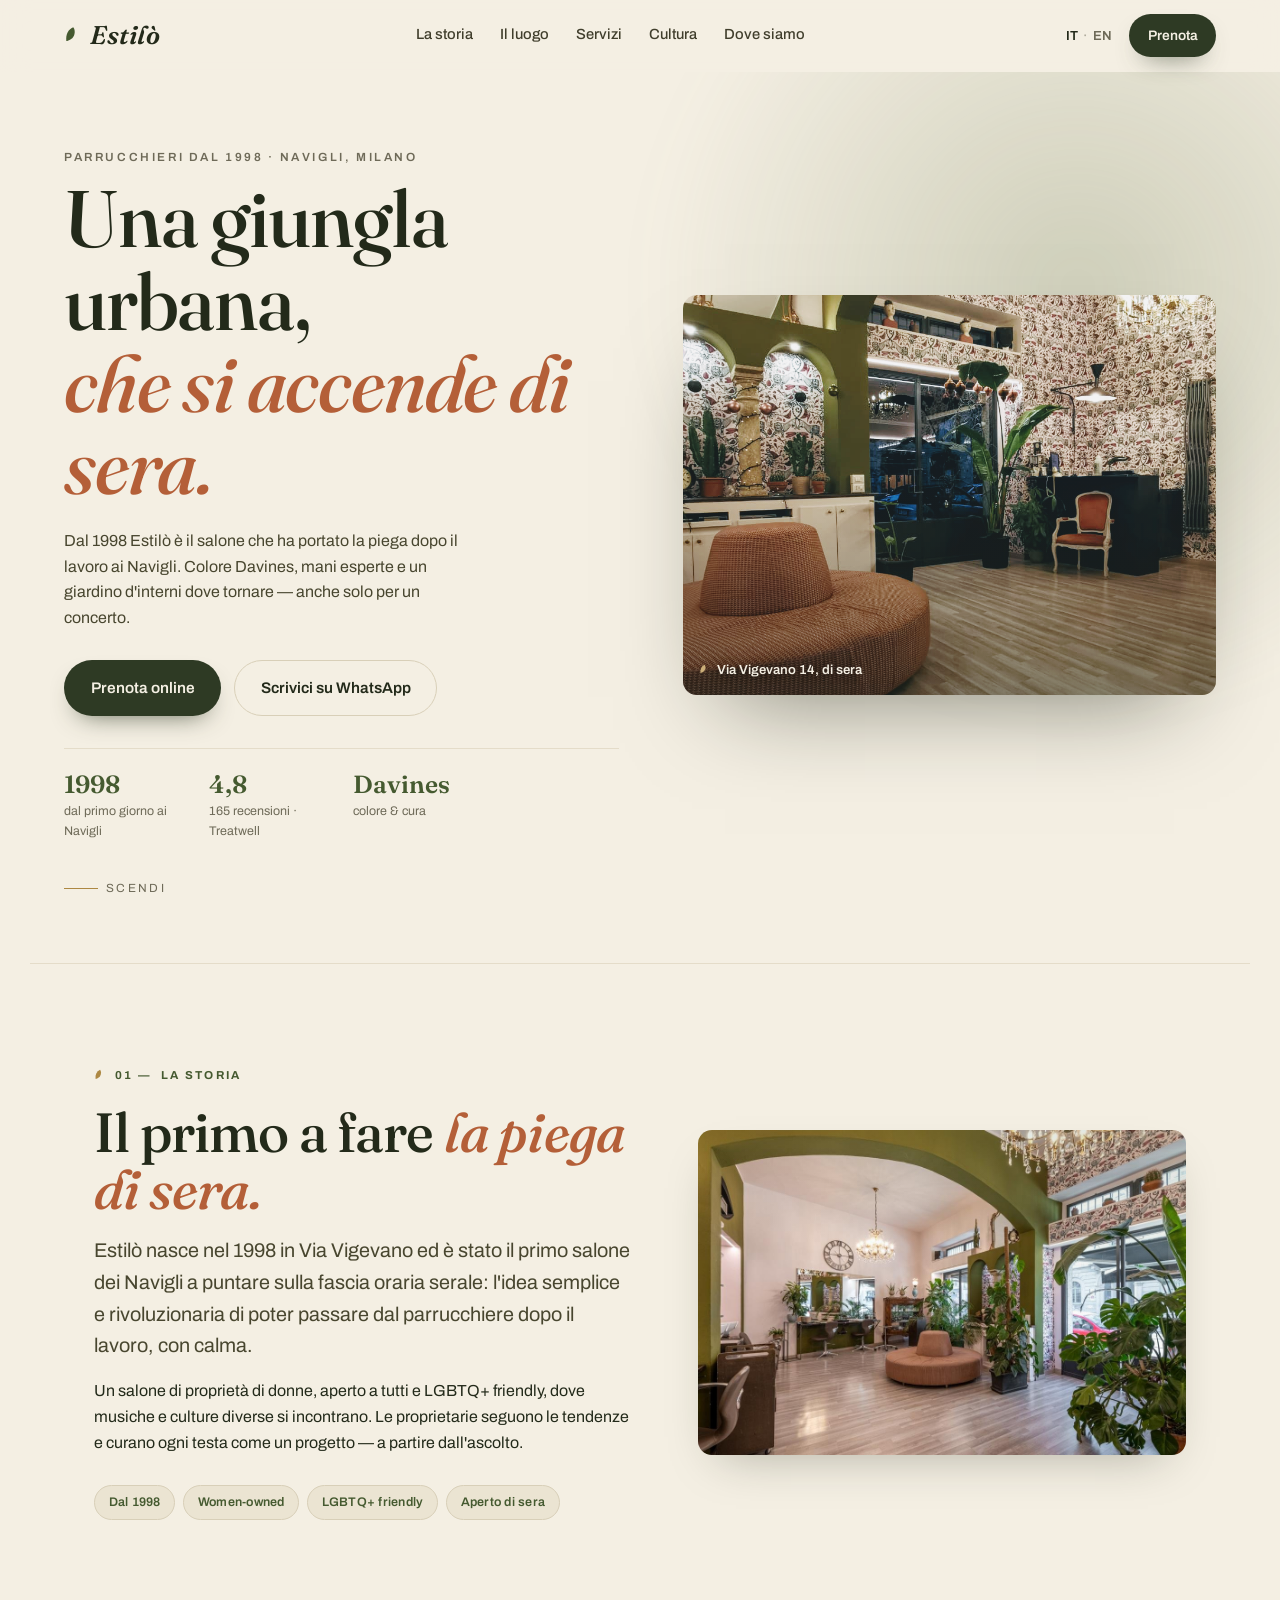
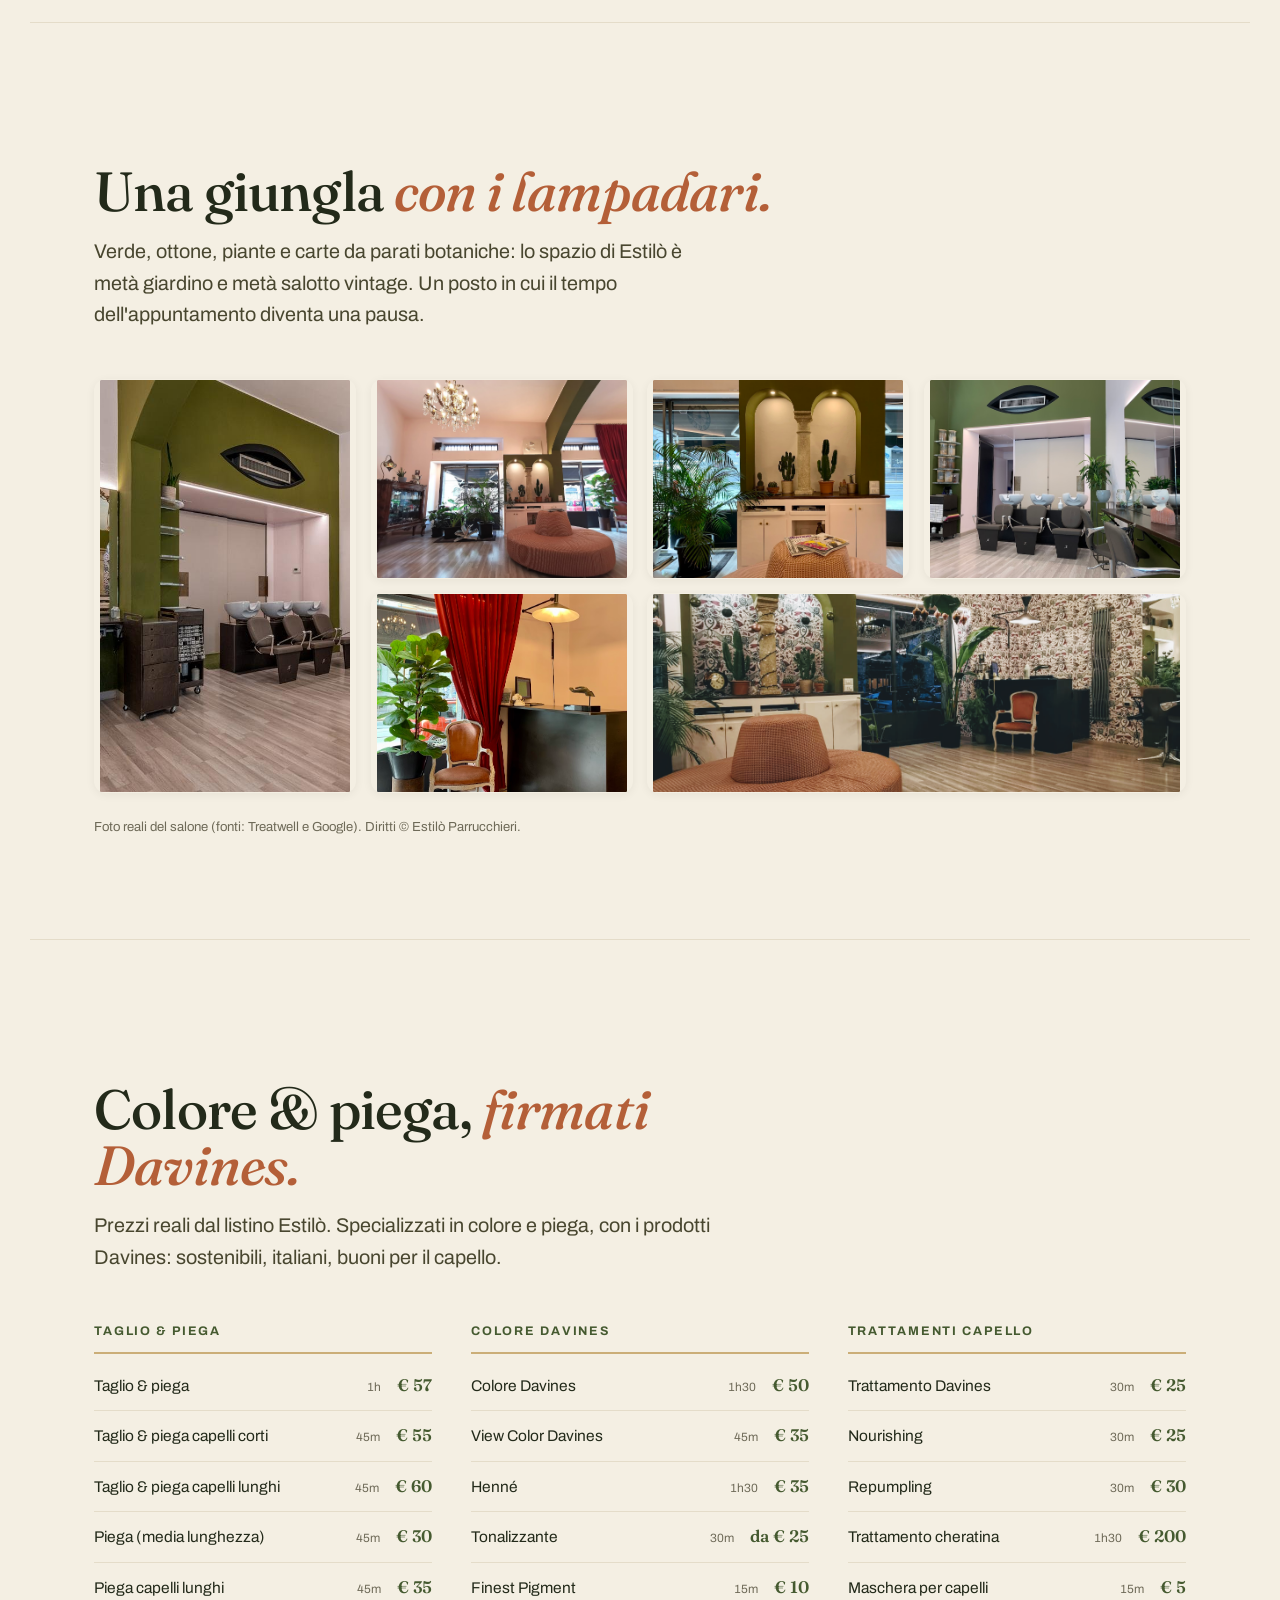
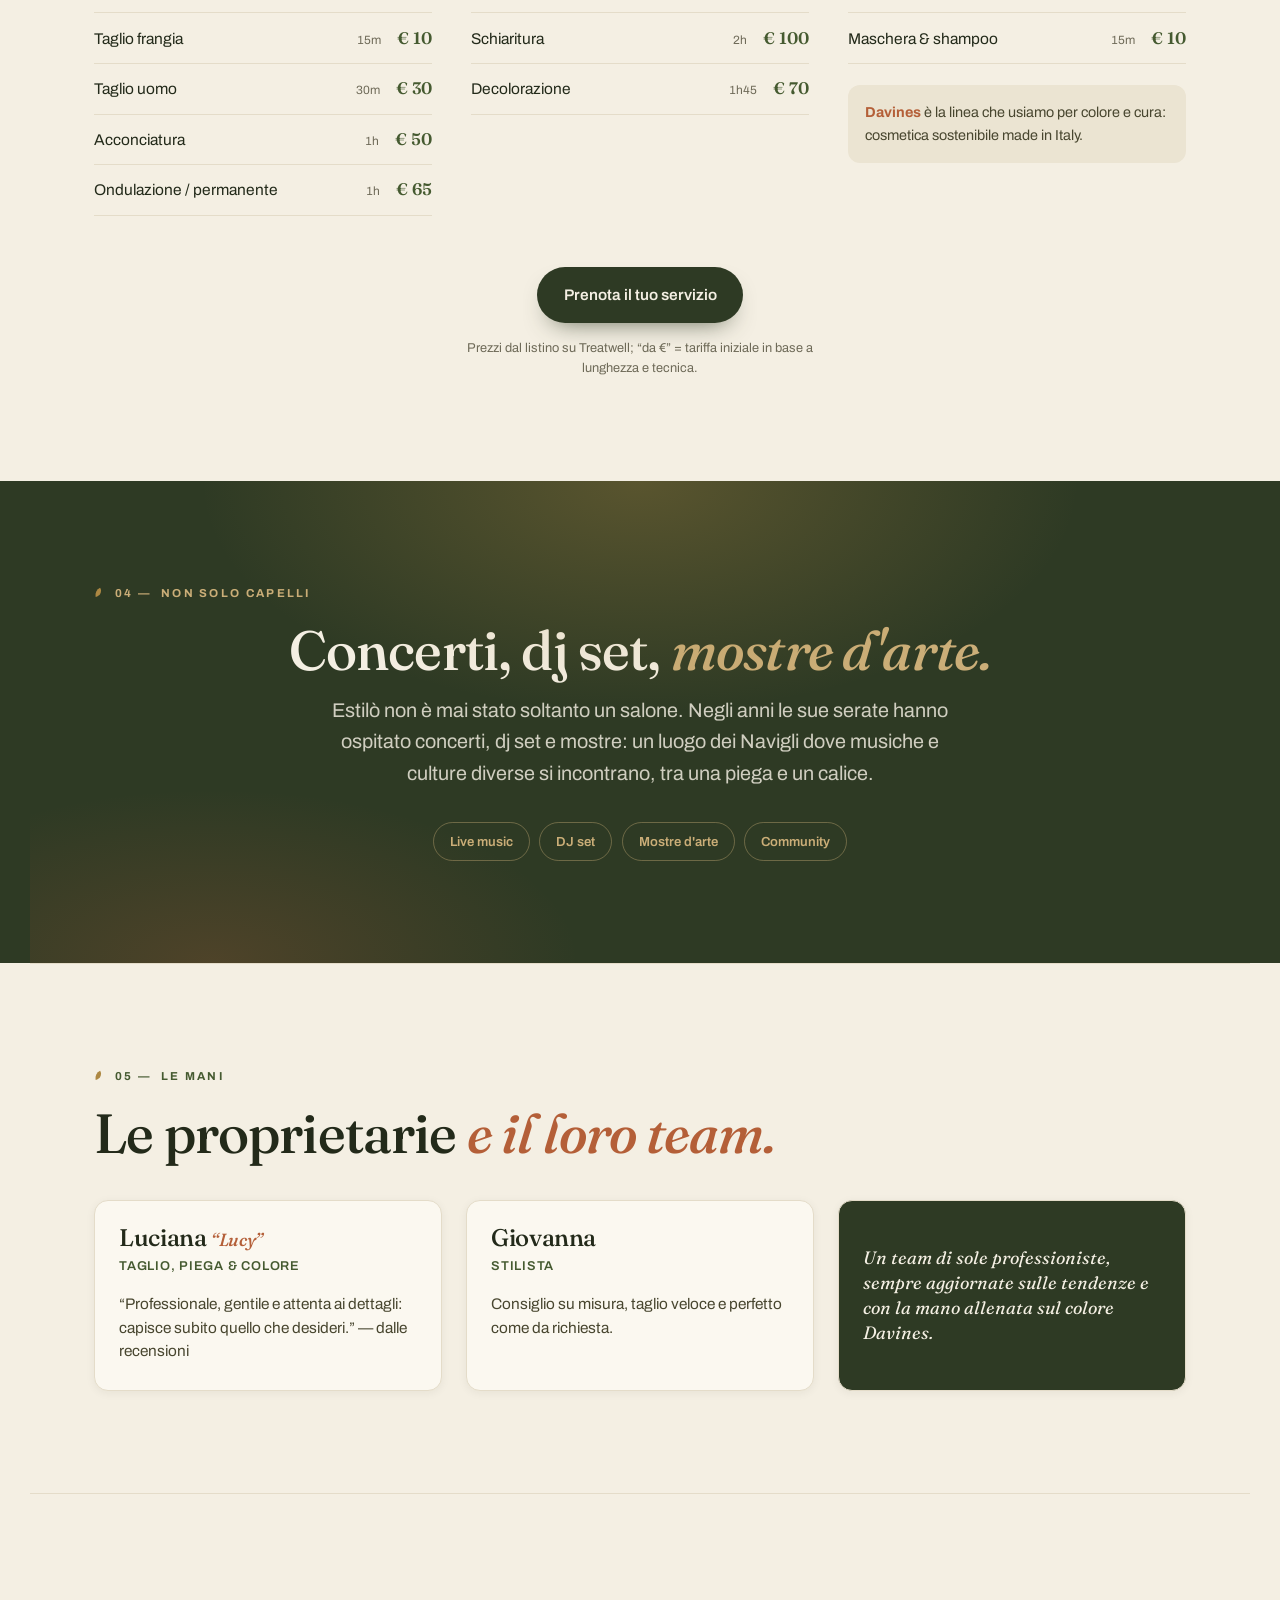
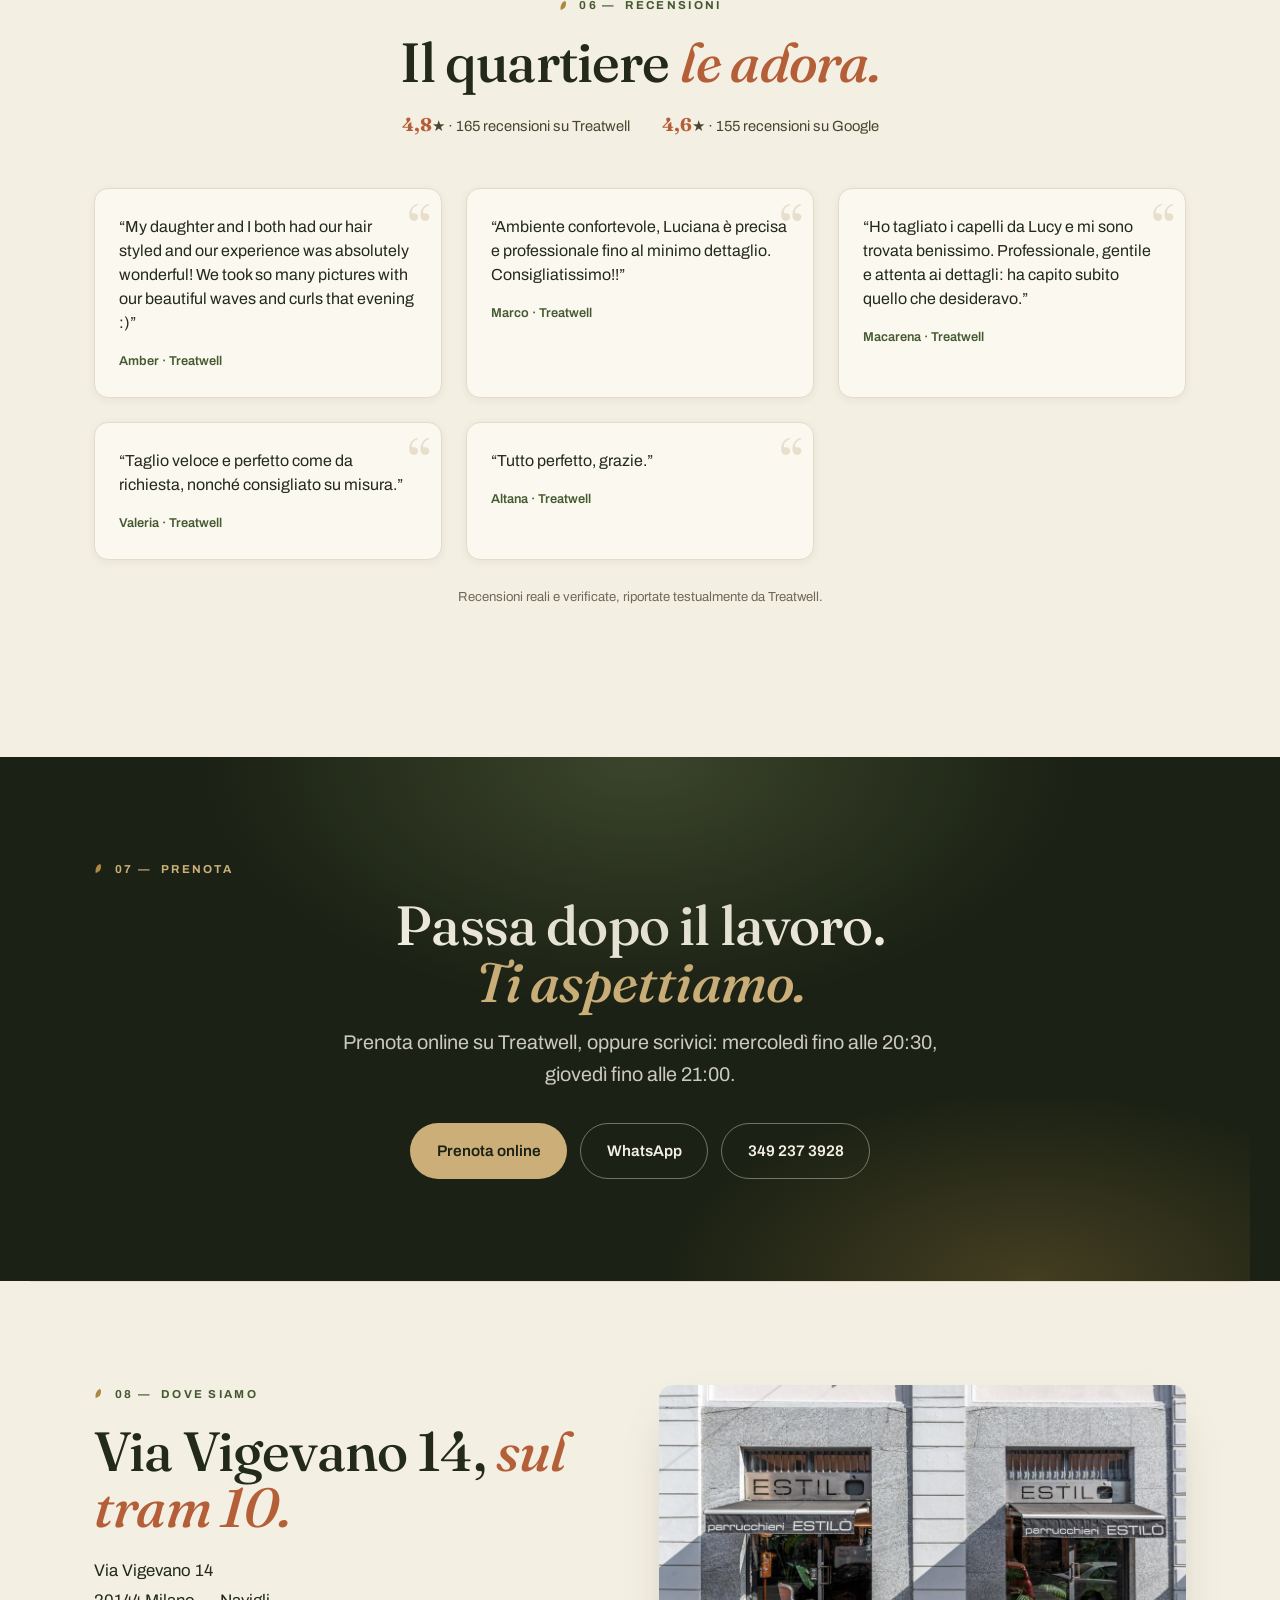
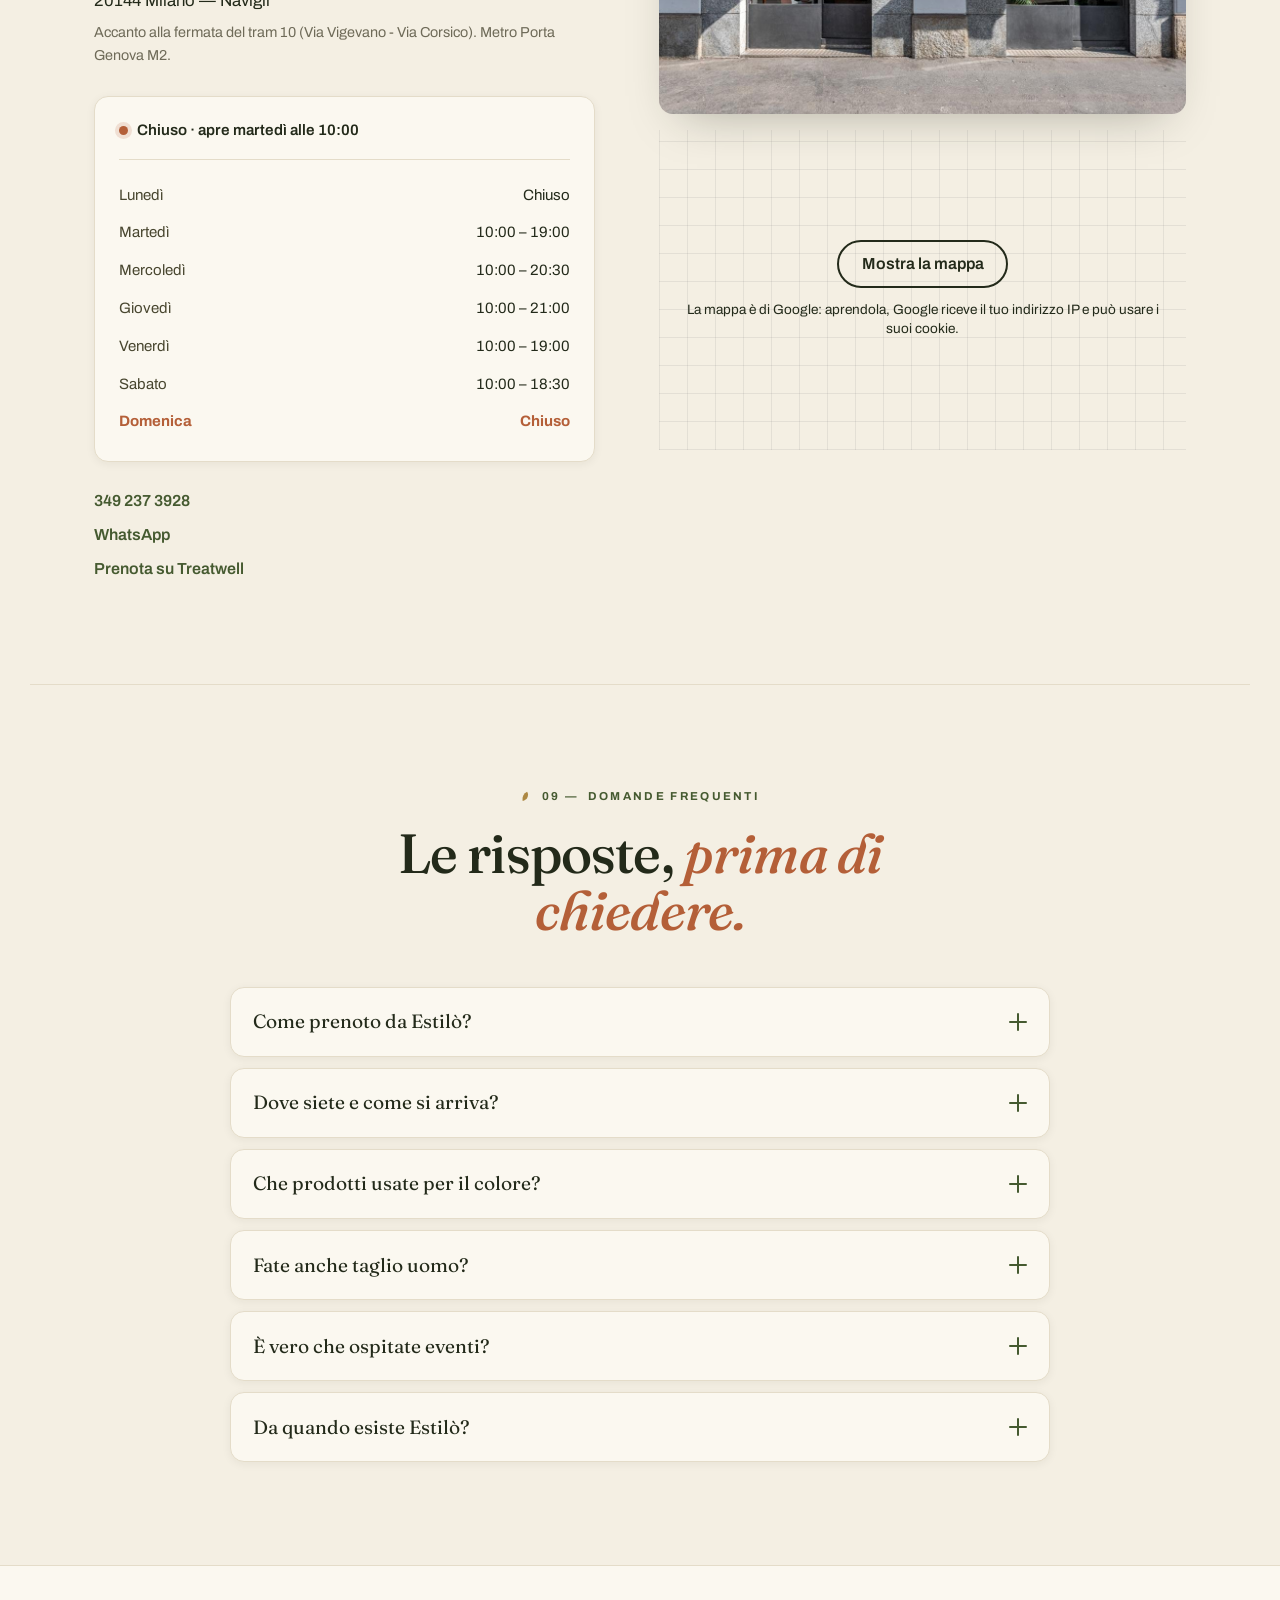
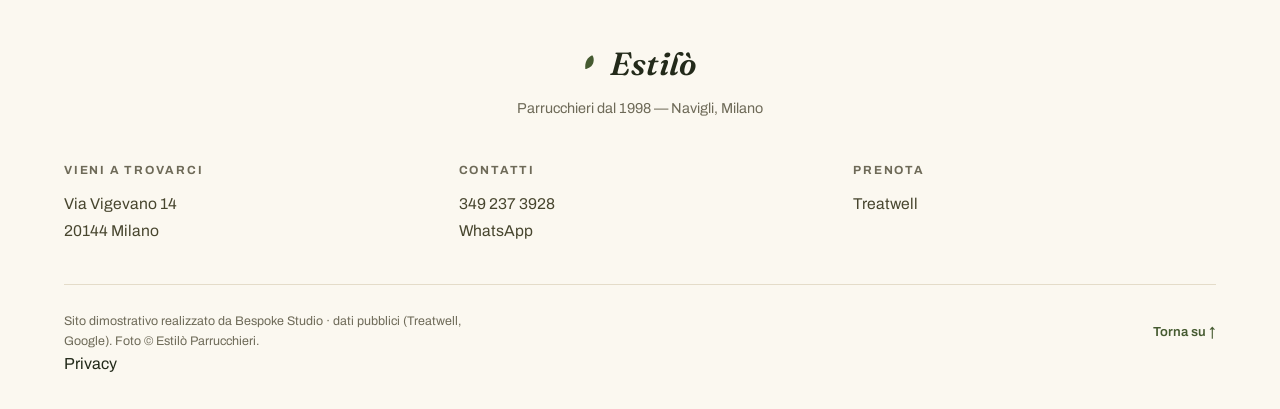
==== commit 7d51daca: "Privacy e pulizia: caratteri sul sito, mappa al clic, informativa, noindex - caratteri copiati nel s" ====
--- a/index.html
+++ b/index.html
@@ -3,6 +3,7 @@
 <head>
 <meta charset="utf-8">
 <meta name="viewport" content="width=device-width, initial-scale=1">
+<meta name="robots" content="noindex">
 <title>Estilò Parrucchieri — Colore Davines & piega ai Navigli, Milano dal 1998</title>
 <meta name="description" content="Estilò Parrucchieri Milano: dal 1998 il salone dei Navigli che ha inventato la piega serale. Colore e trattamenti Davines, taglio e piega, in una giungla d'interni in Via Vigevano 14. 4,8★ su 165 recensioni. Prenota online.">
 <meta name="theme-color" content="#2E3A24">
@@ -26,9 +27,7 @@
 <link rel="icon" href="favicon-32.png" sizes="32x32" type="image/png">
 <link rel="apple-touch-icon" href="apple-touch-icon.png">
 
-<link rel="preconnect" href="https://fonts.googleapis.com">
-<link rel="preconnect" href="https://fonts.gstatic.com" crossorigin>
-<link href="https://fonts.googleapis.com/css2?family=Fraunces:ital,opsz,wght@0,9..144,400..700;1,9..144,400..600&family=Archivo:wght@400;500;600;700&display=swap" rel="stylesheet">
+<link rel="stylesheet" href="fonts/fonts.css?v=1">
 
 <link rel="stylesheet" href="css/styles.css?v=1">
 <script>document.documentElement.className = document.documentElement.className.replace('no-js','js');</script>
@@ -50,16 +49,46 @@
     "postalCode": "20144",
     "addressCountry": "IT"
   },
-  "geo": { "@type": "GeoCoordinates", "latitude": 45.4530691, "longitude": 9.1735169 },
+  "geo": {
+    "@type": "GeoCoordinates",
+    "latitude": 45.4530691,
+    "longitude": 9.1735169
+  },
   "areaServed": "Navigli, Milano",
-  "sameAs": ["https://www.treatwell.it/salone/estilo-parrucchieri-milano/"],
-  "aggregateRating": { "@type": "AggregateRating", "ratingValue": "4.8", "reviewCount": "165", "bestRating": "5" },
+  "sameAs": [
+    "https://www.treatwell.it/salone/estilo-parrucchieri-milano/"
+  ],
   "openingHoursSpecification": [
-    { "@type": "OpeningHoursSpecification", "dayOfWeek": "Tuesday", "opens": "10:00", "closes": "19:00" },
-    { "@type": "OpeningHoursSpecification", "dayOfWeek": "Wednesday", "opens": "10:00", "closes": "20:30" },
-    { "@type": "OpeningHoursSpecification", "dayOfWeek": "Thursday", "opens": "10:00", "closes": "21:00" },
-    { "@type": "OpeningHoursSpecification", "dayOfWeek": "Friday", "opens": "10:00", "closes": "19:00" },
-    { "@type": "OpeningHoursSpecification", "dayOfWeek": "Saturday", "opens": "10:00", "closes": "18:30" }
+    {
+      "@type": "OpeningHoursSpecification",
+      "dayOfWeek": "Tuesday",
+      "opens": "10:00",
+      "closes": "19:00"
+    },
+    {
+      "@type": "OpeningHoursSpecification",
+      "dayOfWeek": "Wednesday",
+      "opens": "10:00",
+      "closes": "20:30"
+    },
+    {
+      "@type": "OpeningHoursSpecification",
+      "dayOfWeek": "Thursday",
+      "opens": "10:00",
+      "closes": "21:00"
+    },
+    {
+      "@type": "OpeningHoursSpecification",
+      "dayOfWeek": "Friday",
+      "opens": "10:00",
+      "closes": "19:00"
+    },
+    {
+      "@type": "OpeningHoursSpecification",
+      "dayOfWeek": "Saturday",
+      "opens": "10:00",
+      "closes": "18:30"
+    }
   ]
 }
 </script>
@@ -352,7 +381,7 @@
         <figure class="where__facade">
           <img src="img/salon/facciata.jpg" width="1080" height="720" alt="La vetrina di Estilò Parrucchieri in Via Vigevano 14, Milano" loading="lazy">
         </figure>
-        <iframe title="Mappa — Estilò Parrucchieri, Via Vigevano 14, Milano" src="https://www.google.com/maps?q=Via%20Vigevano%2014,%2020144%20Milano&output=embed" loading="lazy" referrerpolicy="no-referrer-when-downgrade"></iframe>
+        <div class="mappa-clic" data-mappa-clic style="--mappa-h: 320px"><template><iframe title="Mappa — Estilò Parrucchieri, Via Vigevano 14, Milano" src="https://www.google.com/maps?q=Via%20Vigevano%2014,%2020144%20Milano&output=embed" loading="lazy" referrerpolicy="no-referrer-when-downgrade"></iframe></template><div class="mappa-clic__velo"><a class="mappa-clic__btn" href="https://www.google.com/maps/search/?api=1&amp;query=Via%20Vigevano%2014%2C%2020144%20Milano" target="_blank" rel="noopener">Mostra la mappa</a><p class="mappa-clic__nota">La mappa è di Google: aprendola, Google riceve il tuo indirizzo IP e può usare i suoi cookie.</p></div></div>
       </div>
     </div>
   </section>
@@ -392,6 +421,7 @@
     <p data-i18n="foot.demo">Sito dimostrativo realizzato da Bespoke Studio · dati pubblici (Treatwell, Google). Foto © Estilò Parrucchieri.</p>
     <a href="#top" class="foot__up" data-i18n="foot.up">Torna su ↑</a>
   </div>
+  <p class="privacy-link"><a href="privacy.html">Privacy</a></p>
 </footer>
 
 <div class="action-bar" aria-label="Azioni rapide">
@@ -408,5 +438,6 @@
 </div>
 
 <script src="js/main.js?v=1"></script>
+<script src="js/mappa-clic.js?v=1" defer></script>
 </body>
 </html>
--- a/fonts/fonts.css
+++ b/fonts/fonts.css
@@ -0,0 +1,175 @@
+/* Caratteri ospitati sul sito: nessuna richiesta a Google Fonts o Fontshare (giro privacy 1/10/2026). Licenze in LICENSE.txt. */
+/* vietnamese */
+@font-face {
+  font-family: 'Archivo';
+  font-style: normal;
+  font-weight: 400;
+  font-stretch: 100%;
+  font-display: swap;
+  src: url(archivo-v25-k3kPo8UDI-1M0wlSV9XAw6lQkqWY8Q82sLySOxK-vA.woff2) format('woff2');
+  unicode-range: U+0102-0103, U+0110-0111, U+0128-0129, U+0168-0169, U+01A0-01A1, U+01AF-01B0, U+0300-0301, U+0303-0304, U+0308-0309, U+0323, U+0329, U+1EA0-1EF9, U+20AB;
+}
+/* latin-ext */
+@font-face {
+  font-family: 'Archivo';
+  font-style: normal;
+  font-weight: 400;
+  font-stretch: 100%;
+  font-display: swap;
+  src: url(archivo-v25-k3kPo8UDI-1M0wlSV9XAw6lQkqWY8Q82sLyTOxK-vA.woff2) format('woff2');
+  unicode-range: U+0100-02BA, U+02BD-02C5, U+02C7-02CC, U+02CE-02D7, U+02DD-02FF, U+0304, U+0308, U+0329, U+1D00-1DBF, U+1E00-1E9F, U+1EF2-1EFF, U+2020, U+20A0-20AB, U+20AD-20C0, U+2113, U+2C60-2C7F, U+A720-A7FF;
+}
+/* latin */
+@font-face {
+  font-family: 'Archivo';
+  font-style: normal;
+  font-weight: 400;
+  font-stretch: 100%;
+  font-display: swap;
+  src: url(archivo-v25-k3kPo8UDI-1M0wlSV9XAw6lQkqWY8Q82sLydOxI.woff2) format('woff2');
+  unicode-range: U+0000-00FF, U+0131, U+0152-0153, U+02BB-02BC, U+02C6, U+02DA, U+02DC, U+0304, U+0308, U+0329, U+2000-206F, U+20AC, U+2122, U+2191, U+2193, U+2212, U+2215, U+FEFF, U+FFFD;
+}
+/* vietnamese */
+@font-face {
+  font-family: 'Archivo';
+  font-style: normal;
+  font-weight: 500;
+  font-stretch: 100%;
+  font-display: swap;
+  src: url(archivo-v25-k3kPo8UDI-1M0wlSV9XAw6lQkqWY8Q82sLySOxK-vA.woff2) format('woff2');
+  unicode-range: U+0102-0103, U+0110-0111, U+0128-0129, U+0168-0169, U+01A0-01A1, U+01AF-01B0, U+0300-0301, U+0303-0304, U+0308-0309, U+0323, U+0329, U+1EA0-1EF9, U+20AB;
+}
+/* latin-ext */
+@font-face {
+  font-family: 'Archivo';
+  font-style: normal;
+  font-weight: 500;
+  font-stretch: 100%;
+  font-display: swap;
+  src: url(archivo-v25-k3kPo8UDI-1M0wlSV9XAw6lQkqWY8Q82sLyTOxK-vA.woff2) format('woff2');
+  unicode-range: U+0100-02BA, U+02BD-02C5, U+02C7-02CC, U+02CE-02D7, U+02DD-02FF, U+0304, U+0308, U+0329, U+1D00-1DBF, U+1E00-1E9F, U+1EF2-1EFF, U+2020, U+20A0-20AB, U+20AD-20C0, U+2113, U+2C60-2C7F, U+A720-A7FF;
+}
+/* latin */
+@font-face {
+  font-family: 'Archivo';
+  font-style: normal;
+  font-weight: 500;
+  font-stretch: 100%;
+  font-display: swap;
+  src: url(archivo-v25-k3kPo8UDI-1M0wlSV9XAw6lQkqWY8Q82sLydOxI.woff2) format('woff2');
+  unicode-range: U+0000-00FF, U+0131, U+0152-0153, U+02BB-02BC, U+02C6, U+02DA, U+02DC, U+0304, U+0308, U+0329, U+2000-206F, U+20AC, U+2122, U+2191, U+2193, U+2212, U+2215, U+FEFF, U+FFFD;
+}
+/* vietnamese */
+@font-face {
+  font-family: 'Archivo';
+  font-style: normal;
+  font-weight: 600;
+  font-stretch: 100%;
+  font-display: swap;
+  src: url(archivo-v25-k3kPo8UDI-1M0wlSV9XAw6lQkqWY8Q82sLySOxK-vA.woff2) format('woff2');
+  unicode-range: U+0102-0103, U+0110-0111, U+0128-0129, U+0168-0169, U+01A0-01A1, U+01AF-01B0, U+0300-0301, U+0303-0304, U+0308-0309, U+0323, U+0329, U+1EA0-1EF9, U+20AB;
+}
+/* latin-ext */
+@font-face {
+  font-family: 'Archivo';
+  font-style: normal;
+  font-weight: 600;
+  font-stretch: 100%;
+  font-display: swap;
+  src: url(archivo-v25-k3kPo8UDI-1M0wlSV9XAw6lQkqWY8Q82sLyTOxK-vA.woff2) format('woff2');
+  unicode-range: U+0100-02BA, U+02BD-02C5, U+02C7-02CC, U+02CE-02D7, U+02DD-02FF, U+0304, U+0308, U+0329, U+1D00-1DBF, U+1E00-1E9F, U+1EF2-1EFF, U+2020, U+20A0-20AB, U+20AD-20C0, U+2113, U+2C60-2C7F, U+A720-A7FF;
+}
+/* latin */
+@font-face {
+  font-family: 'Archivo';
+  font-style: normal;
+  font-weight: 600;
+  font-stretch: 100%;
+  font-display: swap;
+  src: url(archivo-v25-k3kPo8UDI-1M0wlSV9XAw6lQkqWY8Q82sLydOxI.woff2) format('woff2');
+  unicode-range: U+0000-00FF, U+0131, U+0152-0153, U+02BB-02BC, U+02C6, U+02DA, U+02DC, U+0304, U+0308, U+0329, U+2000-206F, U+20AC, U+2122, U+2191, U+2193, U+2212, U+2215, U+FEFF, U+FFFD;
+}
+/* vietnamese */
+@font-face {
+  font-family: 'Archivo';
+  font-style: normal;
+  font-weight: 700;
+  font-stretch: 100%;
+  font-display: swap;
+  src: url(archivo-v25-k3kPo8UDI-1M0wlSV9XAw6lQkqWY8Q82sLySOxK-vA.woff2) format('woff2');
+  unicode-range: U+0102-0103, U+0110-0111, U+0128-0129, U+0168-0169, U+01A0-01A1, U+01AF-01B0, U+0300-0301, U+0303-0304, U+0308-0309, U+0323, U+0329, U+1EA0-1EF9, U+20AB;
+}
+/* latin-ext */
+@font-face {
+  font-family: 'Archivo';
+  font-style: normal;
+  font-weight: 700;
+  font-stretch: 100%;
+  font-display: swap;
+  src: url(archivo-v25-k3kPo8UDI-1M0wlSV9XAw6lQkqWY8Q82sLyTOxK-vA.woff2) format('woff2');
+  unicode-range: U+0100-02BA, U+02BD-02C5, U+02C7-02CC, U+02CE-02D7, U+02DD-02FF, U+0304, U+0308, U+0329, U+1D00-1DBF, U+1E00-1E9F, U+1EF2-1EFF, U+2020, U+20A0-20AB, U+20AD-20C0, U+2113, U+2C60-2C7F, U+A720-A7FF;
+}
+/* latin */
+@font-face {
+  font-family: 'Archivo';
+  font-style: normal;
+  font-weight: 700;
+  font-stretch: 100%;
+  font-display: swap;
+  src: url(archivo-v25-k3kPo8UDI-1M0wlSV9XAw6lQkqWY8Q82sLydOxI.woff2) format('woff2');
+  unicode-range: U+0000-00FF, U+0131, U+0152-0153, U+02BB-02BC, U+02C6, U+02DA, U+02DC, U+0304, U+0308, U+0329, U+2000-206F, U+20AC, U+2122, U+2191, U+2193, U+2212, U+2215, U+FEFF, U+FFFD;
+}
+/* vietnamese */
+@font-face {
+  font-family: 'Fraunces';
+  font-style: italic;
+  font-weight: 400 600;
+  font-display: swap;
+  src: url(fraunces-v38-6NU58FyLNQOQZAnv9ZwNjucMHVn85Ni7emAe9lKqZTnbB-gzTK0K1ChjdfeQ_5Y.woff2) format('woff2');
+  unicode-range: U+0102-0103, U+0110-0111, U+0128-0129, U+0168-0169, U+01A0-01A1, U+01AF-01B0, U+0300-0301, U+0303-0304, U+0308-0309, U+0323, U+0329, U+1EA0-1EF9, U+20AB;
+}
+/* latin-ext */
+@font-face {
+  font-family: 'Fraunces';
+  font-style: italic;
+  font-weight: 400 600;
+  font-display: swap;
+  src: url(fraunces-v38-6NU58FyLNQOQZAnv9ZwNjucMHVn85Ni7emAe9lKqZTnbB-gzTK0K1ChjdPeQ_5Y.woff2) format('woff2');
+  unicode-range: U+0100-02BA, U+02BD-02C5, U+02C7-02CC, U+02CE-02D7, U+02DD-02FF, U+0304, U+0308, U+0329, U+1D00-1DBF, U+1E00-1E9F, U+1EF2-1EFF, U+2020, U+20A0-20AB, U+20AD-20C0, U+2113, U+2C60-2C7F, U+A720-A7FF;
+}
+/* latin */
+@font-face {
+  font-family: 'Fraunces';
+  font-style: italic;
+  font-weight: 400 600;
+  font-display: swap;
+  src: url(fraunces-v38-6NU58FyLNQOQZAnv9ZwNjucMHVn85Ni7emAe9lKqZTnbB-gzTK0K1ChjeveQ.woff2) format('woff2');
+  unicode-range: U+0000-00FF, U+0131, U+0152-0153, U+02BB-02BC, U+02C6, U+02DA, U+02DC, U+0304, U+0308, U+0329, U+2000-206F, U+20AC, U+2122, U+2191, U+2193, U+2212, U+2215, U+FEFF, U+FFFD;
+}
+/* vietnamese */
+@font-face {
+  font-family: 'Fraunces';
+  font-style: normal;
+  font-weight: 400 700;
+  font-display: swap;
+  src: url(fraunces-v38-6NU78FyLNQOQZAnv9bYEvDiIdE9Ea92uemAk_WBq8U_9v0c2Wa0KxCBTeO-U.woff2) format('woff2');
+  unicode-range: U+0102-0103, U+0110-0111, U+0128-0129, U+0168-0169, U+01A0-01A1, U+01AF-01B0, U+0300-0301, U+0303-0304, U+0308-0309, U+0323, U+0329, U+1EA0-1EF9, U+20AB;
+}
+/* latin-ext */
+@font-face {
+  font-family: 'Fraunces';
+  font-style: normal;
+  font-weight: 400 700;
+  font-display: swap;
+  src: url(fraunces-v38-6NU78FyLNQOQZAnv9bYEvDiIdE9Ea92uemAk_WBq8U_9v0c2Wa0KxCFTeO-U.woff2) format('woff2');
+  unicode-range: U+0100-02BA, U+02BD-02C5, U+02C7-02CC, U+02CE-02D7, U+02DD-02FF, U+0304, U+0308, U+0329, U+1D00-1DBF, U+1E00-1E9F, U+1EF2-1EFF, U+2020, U+20A0-20AB, U+20AD-20C0, U+2113, U+2C60-2C7F, U+A720-A7FF;
+}
+/* latin */
+@font-face {
+  font-family: 'Fraunces';
+  font-style: normal;
+  font-weight: 400 700;
+  font-display: swap;
+  src: url(fraunces-v38-6NU78FyLNQOQZAnv9bYEvDiIdE9Ea92uemAk_WBq8U_9v0c2Wa0KxC9TeA.woff2) format('woff2');
+  unicode-range: U+0000-00FF, U+0131, U+0152-0153, U+02BB-02BC, U+02C6, U+02DA, U+02DC, U+0304, U+0308, U+0329, U+2000-206F, U+20AC, U+2122, U+2191, U+2193, U+2212, U+2215, U+FEFF, U+FFFD;
+}
--- a/css/styles.css
+++ b/css/styles.css
@@ -338,3 +338,12 @@
   .hero__meta{gap:1.2rem}
   .where__map iframe{height:240px}
 }
+
+/*MAPPACLIC*/
+/* la mappa Google si carica solo al clic (giro privacy 1/10/2026) */
+.mappa-clic { display: flex; align-items: center; justify-content: center; width: 100%; height: 100%; min-height: var(--mappa-h, 320px); box-sizing: border-box; padding: 24px; text-align: center; background: repeating-linear-gradient(0deg, rgba(127, 127, 127, 0.14) 0 1px, transparent 1px 28px), repeating-linear-gradient(90deg, rgba(127, 127, 127, 0.14) 0 1px, transparent 1px 28px); }
+.mappa-clic__velo { display: flex; flex-direction: column; align-items: center; gap: 12px; max-width: 32em; }
+.mappa-clic__btn { display: inline-block; padding: 0.75em 1.4em; border: 2px solid currentColor; border-radius: 999px; color: inherit; font: inherit; font-weight: 600; line-height: 1.2; text-decoration: none; background: transparent; cursor: pointer; }
+.mappa-clic__btn:hover, .mappa-clic__btn:focus-visible { text-decoration: underline; }
+.mappa-clic__nota { margin: 0; font-size: 0.85em; line-height: 1.45; }
+/*/MAPPACLIC*/
